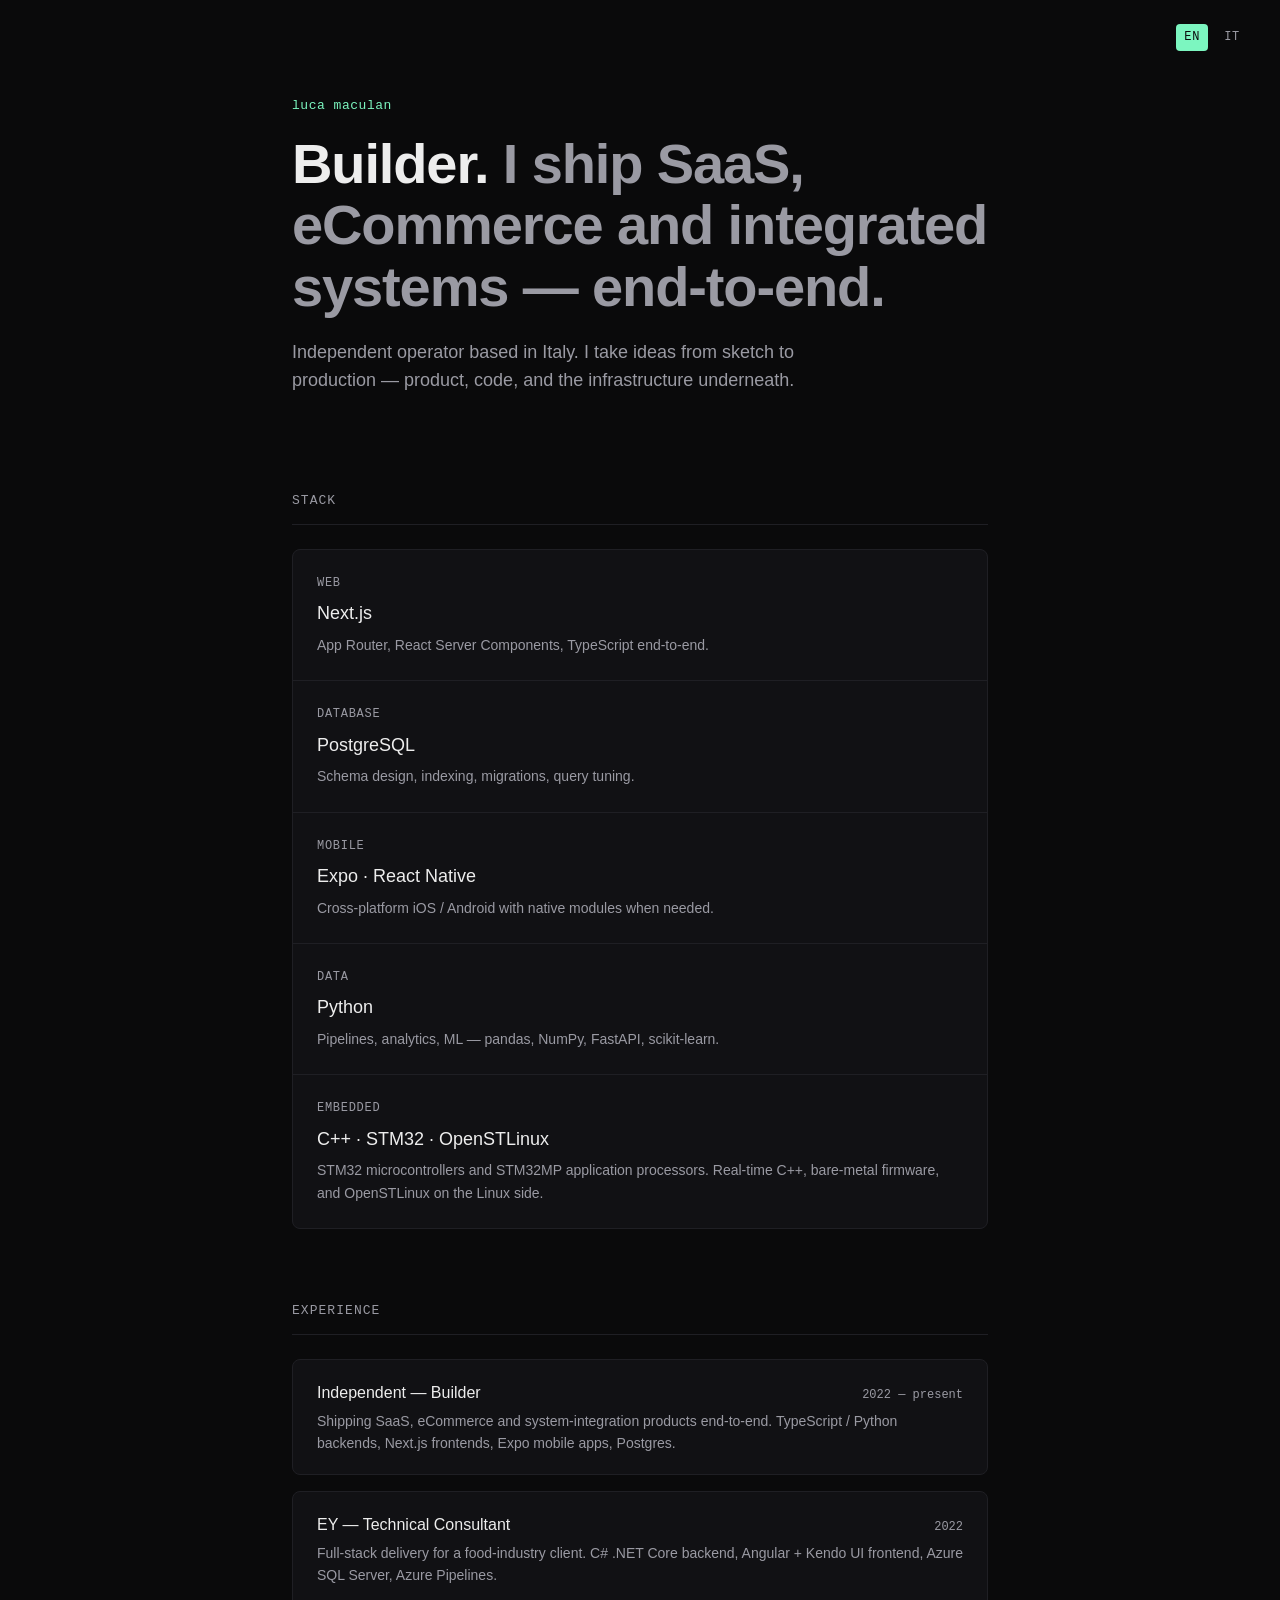
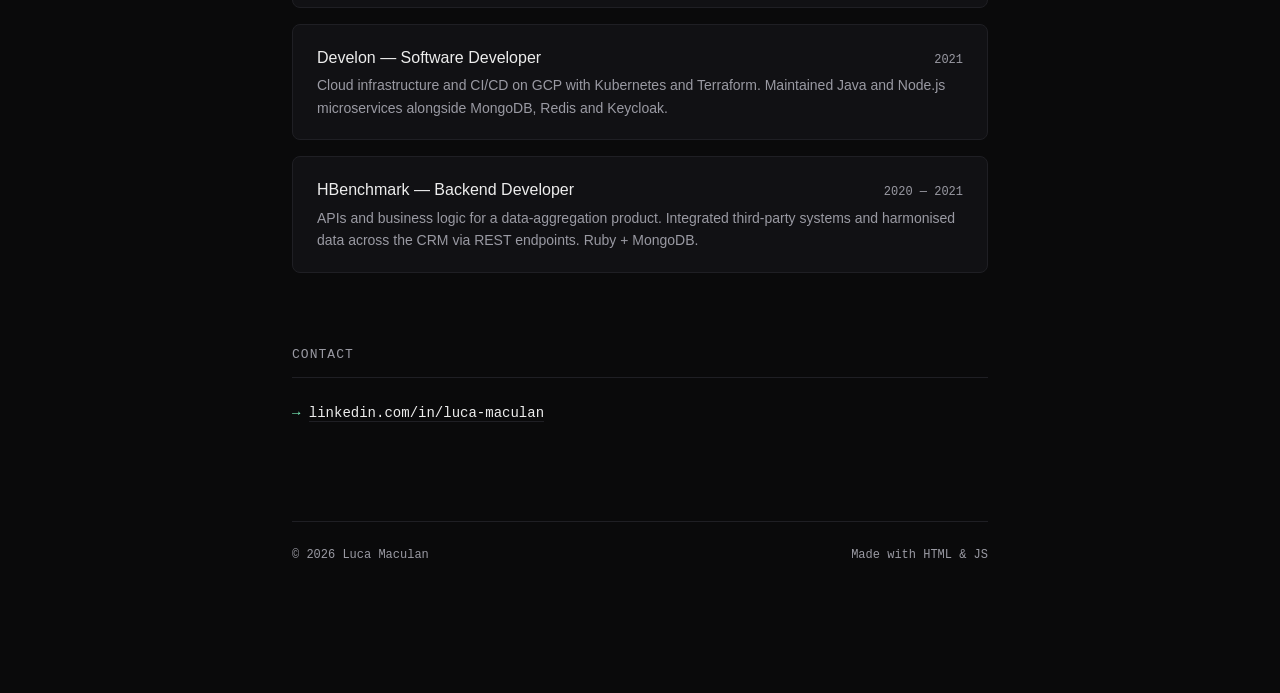
==== en/index.html @ 592a1928 "init bilingual static portfolio site Co-Authored-By: Claude <noreply@anthropic.com>" ====
<!doctype html>
<html lang="en">
  <head>
    <meta charset="utf-8" />
    <meta name="viewport" content="width=device-width, initial-scale=1" />
    <title>Luca Maculan · Builder</title>
    <meta
      name="description"
      content="Luca Maculan — independent builder based in Italy. SaaS, eCommerce and system integration shipped end-to-end."
    />
    <link rel="alternate" hreflang="en" href="../en/" />
    <link rel="alternate" hreflang="it" href="../it/" />
    <link rel="stylesheet" href="../styles.css" />
  </head>
  <body>
    <nav class="lang-switch" aria-label="Language">
      <a href="../en/" class="active" aria-current="page">EN</a>
      <a href="../it/">IT</a>
    </nav>

    <main>
      <header class="hero">
        <p class="eyebrow">luca maculan</p>
        <h1>
          Builder.
          <span
            >I ship SaaS, eCommerce and integrated systems —
            end-to-end.</span
          >
        </h1>
        <p class="lede">
          Independent operator based in Italy. I take ideas from sketch to
          production — product, code, and the infrastructure underneath.
        </p>
      </header>

      <section>
        <h2>Stack</h2>
        <div class="stack" id="stack"></div>
      </section>

      <section>
        <h2>Experience</h2>
        <div class="projects" id="projects"></div>
      </section>

      <section class="contact">
        <h2>Contact</h2>
        <ul>
          <li>
            <a
              href="https://www.linkedin.com/in/luca-maculan"
              target="_blank"
              rel="noreferrer"
              >linkedin.com/in/luca-maculan</a
            >
          </li>
        </ul>
      </section>

      <footer>
        <span id="copyright"></span>
        <span>Made with HTML &amp; JS</span>
      </footer>
    </main>

    <script>
      const stack = [
        {
          domain: "Web",
          tech: "Next.js",
          note: "App Router, React Server Components, TypeScript end-to-end.",
        },
        {
          domain: "Database",
          tech: "PostgreSQL",
          note: "Schema design, indexing, migrations, query tuning.",
        },
        {
          domain: "Mobile",
          tech: "Expo · React Native",
          note: "Cross-platform iOS / Android with native modules when needed.",
        },
        {
          domain: "Data",
          tech: "Python",
          note: "Pipelines, analytics, ML — pandas, NumPy, FastAPI, scikit-learn.",
        },
        {
          domain: "Embedded",
          tech: "C++ · STM32 · OpenSTLinux",
          note: "STM32 microcontrollers and STM32MP application processors. Real-time C++, bare-metal firmware, and OpenSTLinux on the Linux side.",
        },
      ];

      const experience = [
        {
          title: "Independent — Builder",
          year: "2022 — present",
          description:
            "Shipping SaaS, eCommerce and system-integration products end-to-end. TypeScript / Python backends, Next.js frontends, Expo mobile apps, Postgres.",
        },
        {
          title: "EY — Technical Consultant",
          year: "2022",
          description:
            "Full-stack delivery for a food-industry client. C# .NET Core backend, Angular + Kendo UI frontend, Azure SQL Server, Azure Pipelines.",
        },
        {
          title: "Develon — Software Developer",
          year: "2021",
          description:
            "Cloud infrastructure and CI/CD on GCP with Kubernetes and Terraform. Maintained Java and Node.js microservices alongside MongoDB, Redis and Keycloak.",
        },
        {
          title: "HBenchmark — Backend Developer",
          year: "2020 — 2021",
          description:
            "APIs and business logic for a data-aggregation product. Integrated third-party systems and harmonised data across the CRM via REST endpoints. Ruby + MongoDB.",
        },
      ];

      const escapeHtml = (s) =>
        s.replace(
          /[&<>"']/g,
          (c) =>
            ({
              "&": "&amp;",
              "<": "&lt;",
              ">": "&gt;",
              '"': "&quot;",
              "'": "&#39;",
            })[c]
        );

      document.getElementById("stack").innerHTML = stack
        .map(
          (s) => `
            <div class="stack-item">
              <span class="stack-domain">${escapeHtml(s.domain)}</span>
              <span class="stack-tech">${escapeHtml(s.tech)}</span>
              <span class="stack-note">${escapeHtml(s.note)}</span>
            </div>`
        )
        .join("");

      document.getElementById("projects").innerHTML = experience
        .map(
          (p) => `
            <article class="project">
              <div class="project-title">
                <strong>${escapeHtml(p.title)}</strong>
                <span>${escapeHtml(p.year)}</span>
              </div>
              <p>${escapeHtml(p.description)}</p>
            </article>`
        )
        .join("");

      document.getElementById("copyright").textContent =
        "© " + new Date().getFullYear() + " Luca Maculan";
    </script>
  </body>
</html>
---- styles.css ----
:root {
  --bg: #0a0a0b;
  --bg-elev: #111114;
  --border: #1f1f24;
  --fg: #ededed;
  --fg-dim: #9a9aa3;
  --accent: #7cf6c0;
  --mono: ui-monospace, SFMono-Regular, "SF Mono", Menlo, Consolas, monospace;
  --sans: -apple-system, BlinkMacSystemFont, "Inter", "Segoe UI", Roboto,
    sans-serif;
}

* {
  box-sizing: border-box;
  margin: 0;
  padding: 0;
}

html,
body {
  background: var(--bg);
  color: var(--fg);
  font-family: var(--sans);
  font-size: 16px;
  line-height: 1.6;
  -webkit-font-smoothing: antialiased;
}

a {
  color: var(--fg);
  text-decoration: none;
  border-bottom: 1px solid var(--border);
  transition: border-color 150ms ease, color 150ms ease;
}

a:hover {
  border-bottom-color: var(--accent);
  color: var(--accent);
}

main {
  max-width: 760px;
  margin: 0 auto;
  padding: 96px 32px 128px;
}

.lang-switch {
  position: absolute;
  top: 24px;
  right: 32px;
  font-family: var(--mono);
  font-size: 12px;
  letter-spacing: 0.06em;
  display: flex;
  gap: 8px;
}

.lang-switch a {
  border-bottom: none;
  padding: 4px 8px;
  color: var(--fg-dim);
  border-radius: 4px;
}

.lang-switch a.active {
  color: var(--bg);
  background: var(--accent);
}

.lang-switch a:not(.active):hover {
  color: var(--accent);
  background: var(--bg-elev);
}

header.hero {
  margin-bottom: 96px;
}

.eyebrow {
  font-family: var(--mono);
  font-size: 13px;
  color: var(--accent);
  letter-spacing: 0.04em;
  margin-bottom: 16px;
}

h1 {
  font-size: clamp(36px, 6vw, 56px);
  font-weight: 600;
  letter-spacing: -0.02em;
  line-height: 1.1;
  margin-bottom: 20px;
}

h1 span {
  color: var(--fg-dim);
}

.lede {
  font-size: 18px;
  color: var(--fg-dim);
  max-width: 560px;
}

section {
  margin-top: 72px;
}

h2 {
  font-family: var(--mono);
  font-size: 13px;
  font-weight: 500;
  color: var(--fg-dim);
  text-transform: uppercase;
  letter-spacing: 0.08em;
  margin-bottom: 24px;
  padding-bottom: 12px;
  border-bottom: 1px solid var(--border);
}

.stack {
  display: grid;
  grid-template-columns: 1fr;
  gap: 1px;
  background: var(--border);
  border: 1px solid var(--border);
  border-radius: 8px;
  overflow: hidden;
}


.stack-item {
  background: var(--bg-elev);
  padding: 24px;
  display: flex;
  flex-direction: column;
  gap: 6px;
}

.stack-domain {
  font-family: var(--mono);
  font-size: 12px;
  color: var(--fg-dim);
  text-transform: uppercase;
  letter-spacing: 0.06em;
}

.stack-tech {
  font-size: 18px;
  font-weight: 500;
  color: var(--fg);
}

.stack-note {
  font-size: 14px;
  color: var(--fg-dim);
}

.projects {
  display: flex;
  flex-direction: column;
  gap: 16px;
}

.project {
  display: block;
  padding: 20px 24px;
  background: var(--bg-elev);
  border: 1px solid var(--border);
  border-radius: 8px;
  transition: border-color 150ms ease, transform 150ms ease;
}

.project:hover {
  border-color: var(--accent);
  transform: translateY(-1px);
}

.project-title {
  display: flex;
  justify-content: space-between;
  align-items: baseline;
  gap: 16px;
  margin-bottom: 4px;
}

.project-title strong {
  font-weight: 500;
}

.project-title span {
  font-family: var(--mono);
  font-size: 12px;
  color: var(--fg-dim);
}

.project p {
  color: var(--fg-dim);
  font-size: 14px;
}

.contact ul {
  list-style: none;
  display: flex;
  flex-direction: column;
  gap: 8px;
  font-family: var(--mono);
  font-size: 14px;
}

.contact li::before {
  content: "→  ";
  color: var(--accent);
}

footer {
  margin-top: 96px;
  padding-top: 24px;
  border-top: 1px solid var(--border);
  font-family: var(--mono);
  font-size: 12px;
  color: var(--fg-dim);
  display: flex;
  justify-content: space-between;
}
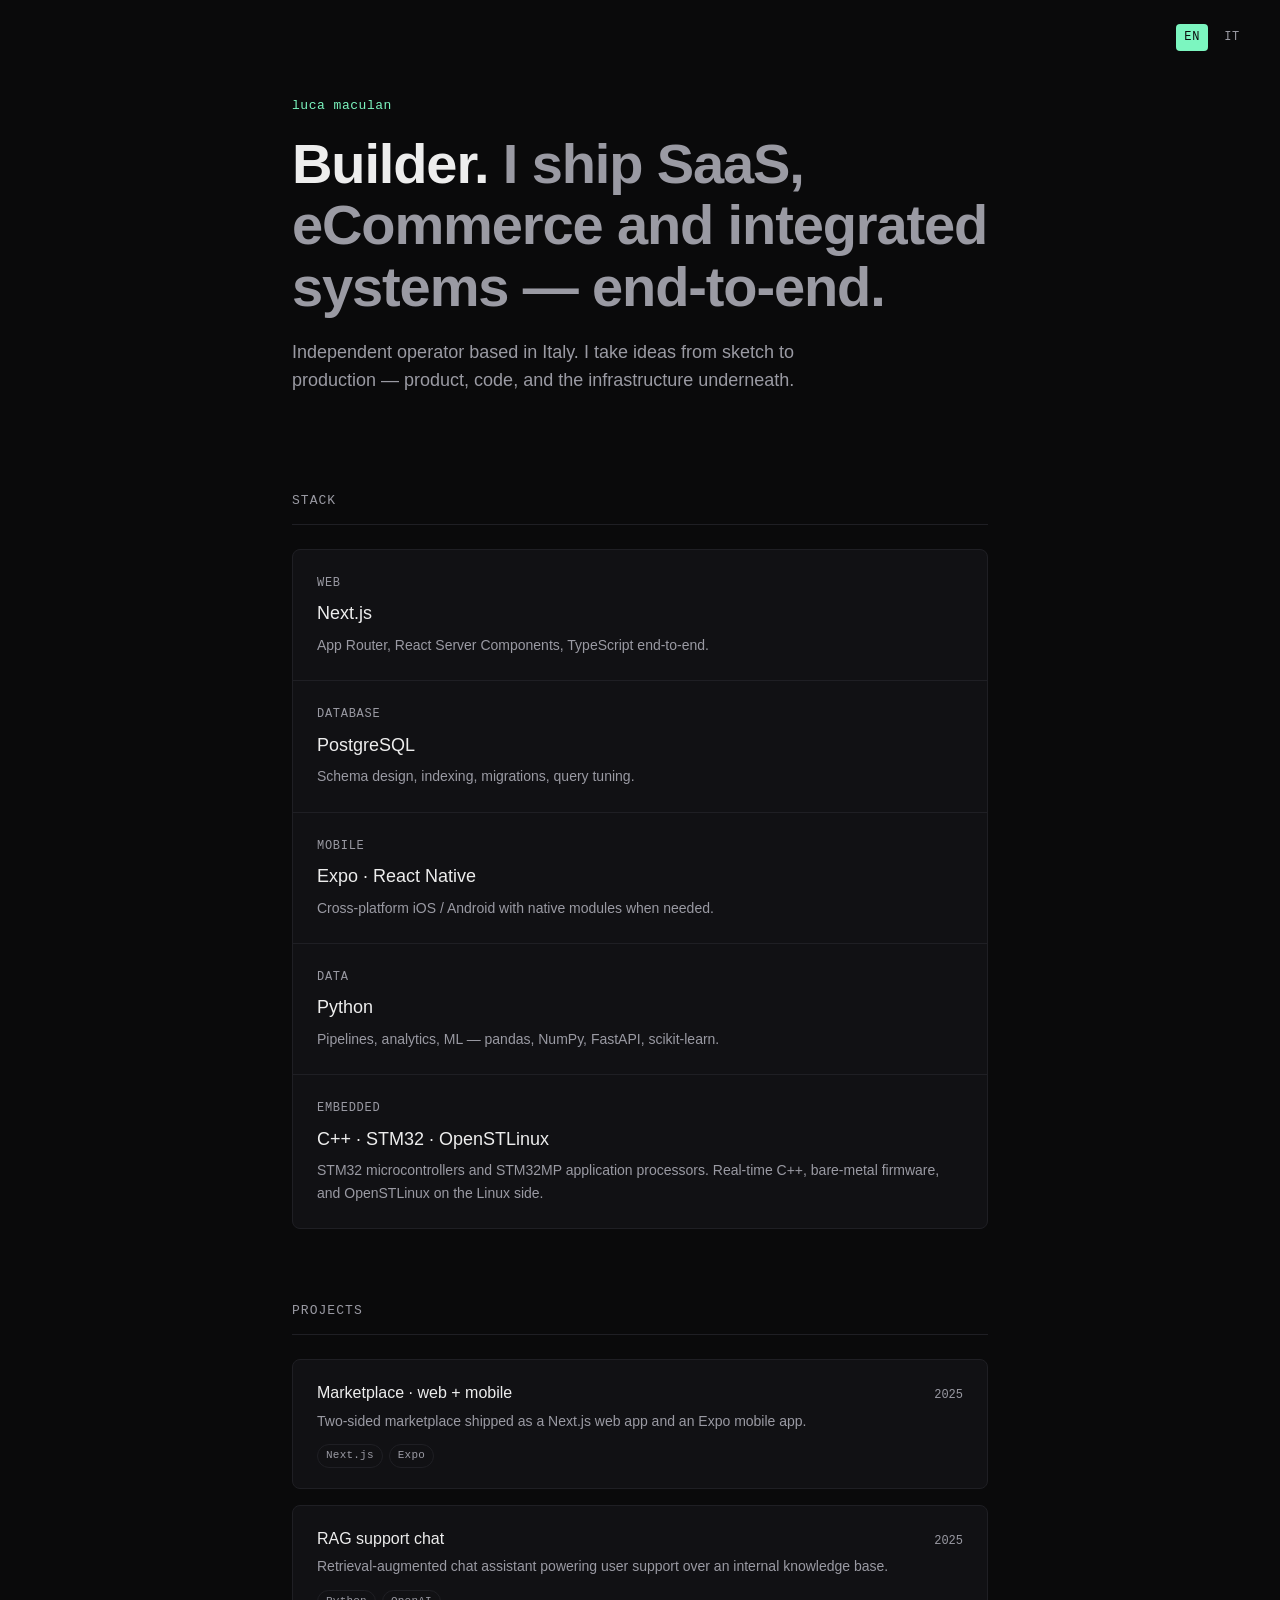
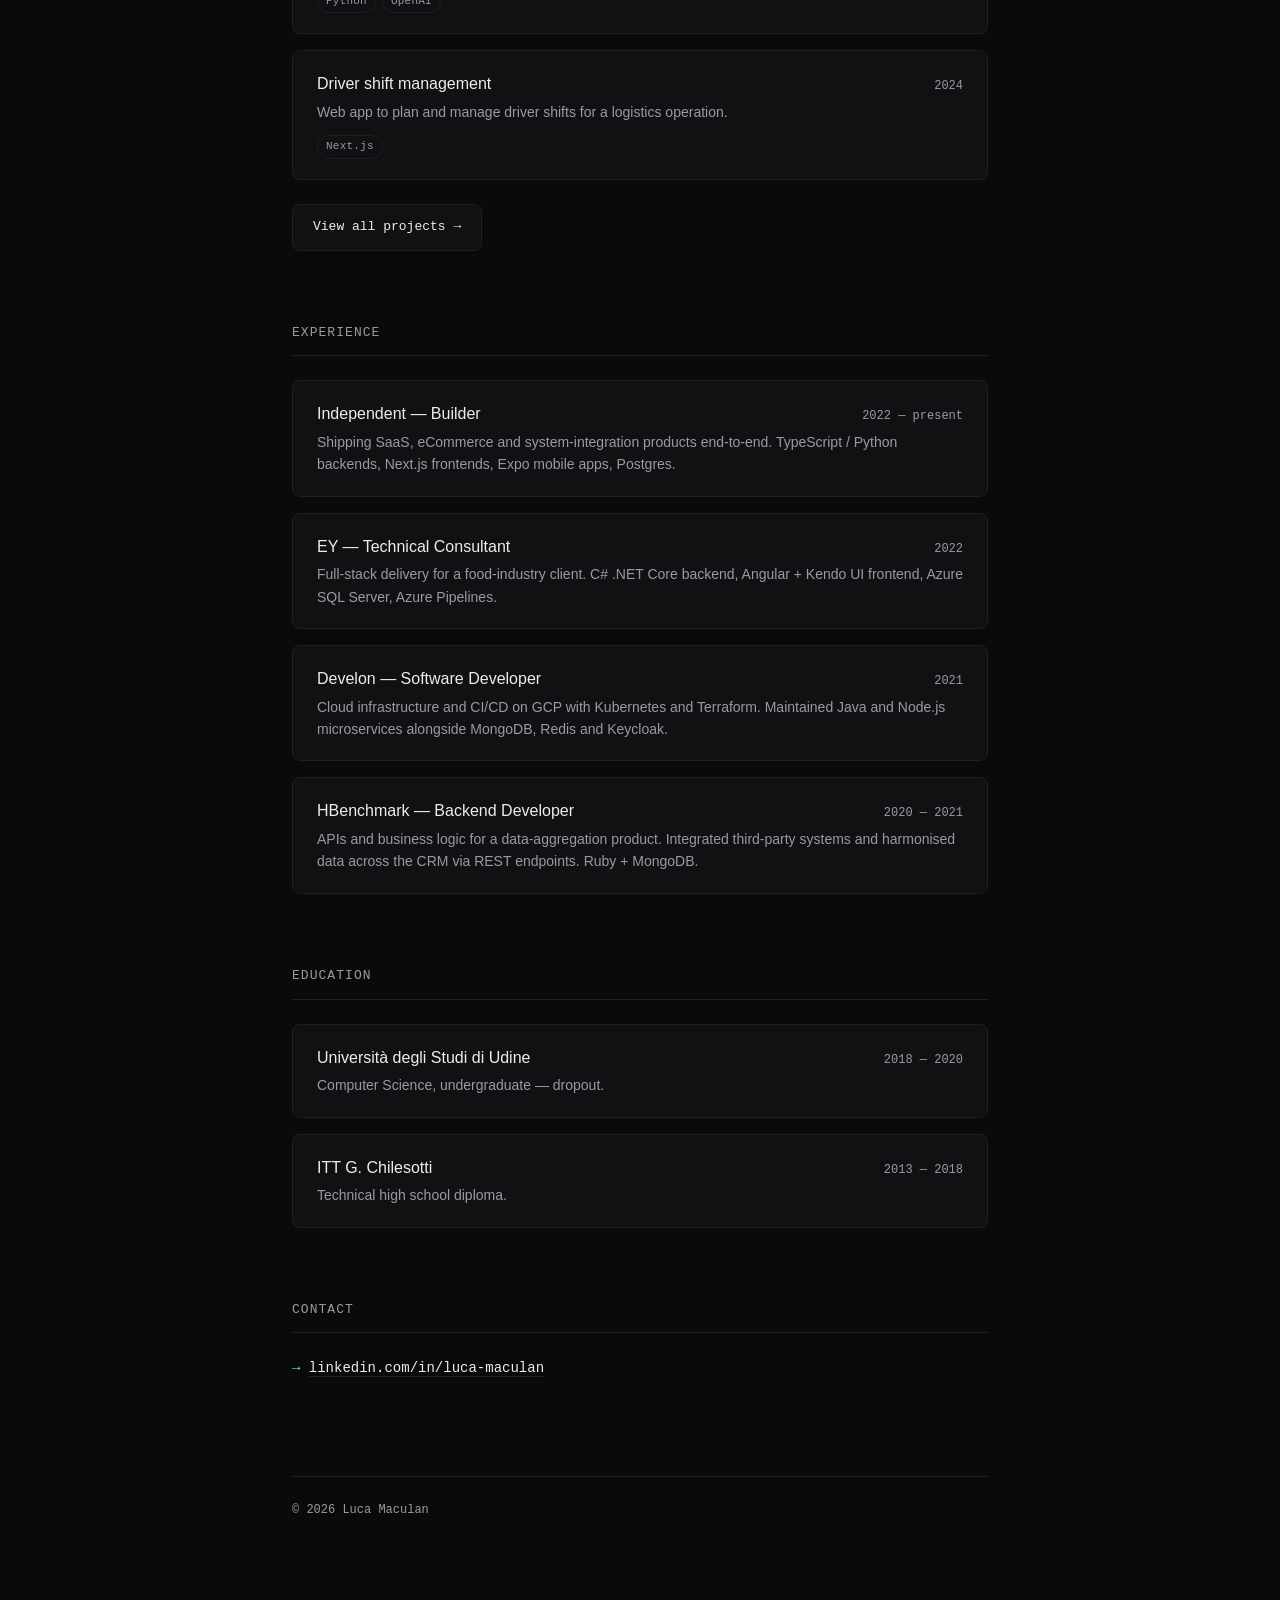
==== commit 90c5d796: "add projects and education sections with bilingual landing pages Co-Authored-By: Claude <noreply@ant" ====
--- a/en/index.html
+++ b/en/index.html
@@ -40,8 +40,19 @@
       </section>
 
       <section>
+        <h2>Projects</h2>
+        <div class="projects" id="projects"></div>
+        <a href="./projects/" class="view-all">View all projects →</a>
+      </section>
+
+      <section>
         <h2>Experience</h2>
-        <div class="projects" id="projects"></div>
+        <div class="projects" id="experience"></div>
+      </section>
+
+      <section>
+        <h2>Education</h2>
+        <div class="projects" id="education"></div>
       </section>
 
       <section class="contact">
@@ -60,7 +71,6 @@
 
       <footer>
         <span id="copyright"></span>
-        <span>Made with HTML &amp; JS</span>
       </footer>
     </main>
 
@@ -93,6 +103,30 @@
         },
       ];
 
+      const projects = [
+        {
+          title: "Marketplace · web + mobile",
+          tagline:
+            "Two-sided marketplace shipped as a Next.js web app and an Expo mobile app.",
+          tags: ["Next.js", "Expo"],
+          year: "2025",
+        },
+        {
+          title: "RAG support chat",
+          tagline:
+            "Retrieval-augmented chat assistant powering user support over an internal knowledge base.",
+          tags: ["Python", "OpenAI"],
+          year: "2025",
+        },
+        {
+          title: "Driver shift management",
+          tagline:
+            "Web app to plan and manage driver shifts for a logistics operation.",
+          tags: ["Next.js"],
+          year: "2024",
+        },
+      ];
+
       const experience = [
         {
           title: "Independent — Builder",
@@ -117,6 +151,19 @@
           year: "2020 — 2021",
           description:
             "APIs and business logic for a data-aggregation product. Integrated third-party systems and harmonised data across the CRM via REST endpoints. Ruby + MongoDB.",
+        },
+      ];
+
+      const education = [
+        {
+          title: "Università degli Studi di Udine",
+          year: "2018 — 2020",
+          description: "Computer Science, undergraduate — dropout.",
+        },
+        {
+          title: "ITT G. Chilesotti",
+          year: "2013 — 2018",
+          description: "Technical high school diploma.",
         },
       ];
 
@@ -144,7 +191,7 @@
         )
         .join("");
 
-      document.getElementById("projects").innerHTML = experience
+      document.getElementById("projects").innerHTML = projects
         .map(
           (p) => `
             <article class="project">
@@ -152,10 +199,32 @@
                 <strong>${escapeHtml(p.title)}</strong>
                 <span>${escapeHtml(p.year)}</span>
               </div>
-              <p>${escapeHtml(p.description)}</p>
+              <p>${escapeHtml(p.tagline)}</p>
+              <div class="tags">${p.tags
+                .map((t) => `<span class="tag">${escapeHtml(t)}</span>`)
+                .join("")}</div>
             </article>`
         )
         .join("");
+
+      const renderTimeline = (items) =>
+        items
+          .map(
+            (p) => `
+            <article class="project">
+              <div class="project-title">
+                <strong>${escapeHtml(p.title)}</strong>
+                <span>${escapeHtml(p.year)}</span>
+              </div>
+              <p>${escapeHtml(p.description)}</p>
+            </article>`
+          )
+          .join("");
+
+      document.getElementById("experience").innerHTML =
+        renderTimeline(experience);
+      document.getElementById("education").innerHTML =
+        renderTimeline(education);
 
       document.getElementById("copyright").textContent =
         "© " + new Date().getFullYear() + " Luca Maculan";
--- a/styles.css
+++ b/styles.css
@@ -199,6 +199,53 @@
   font-size: 14px;
 }
 
+.tags {
+  display: flex;
+  flex-wrap: wrap;
+  gap: 6px;
+  margin-top: 12px;
+}
+
+.tag {
+  font-family: var(--mono);
+  font-size: 11px;
+  color: var(--fg-dim);
+  padding: 2px 8px;
+  border: 1px solid var(--border);
+  border-radius: 999px;
+  letter-spacing: 0.02em;
+}
+
+.view-all {
+  display: inline-flex;
+  align-items: center;
+  gap: 8px;
+  margin-top: 24px;
+  padding: 12px 20px;
+  font-family: var(--mono);
+  font-size: 13px;
+  color: var(--fg);
+  background: var(--bg-elev);
+  border: 1px solid var(--border);
+  border-radius: 8px;
+  transition: border-color 150ms ease, color 150ms ease, transform 150ms ease;
+}
+
+.view-all:hover {
+  border-color: var(--accent);
+  color: var(--accent);
+  transform: translateY(-1px);
+}
+
+.eyebrow a {
+  color: inherit;
+  border-bottom: none;
+}
+
+.eyebrow a:hover {
+  color: var(--fg);
+}
+
 .contact ul {
   list-style: none;
   display: flex;
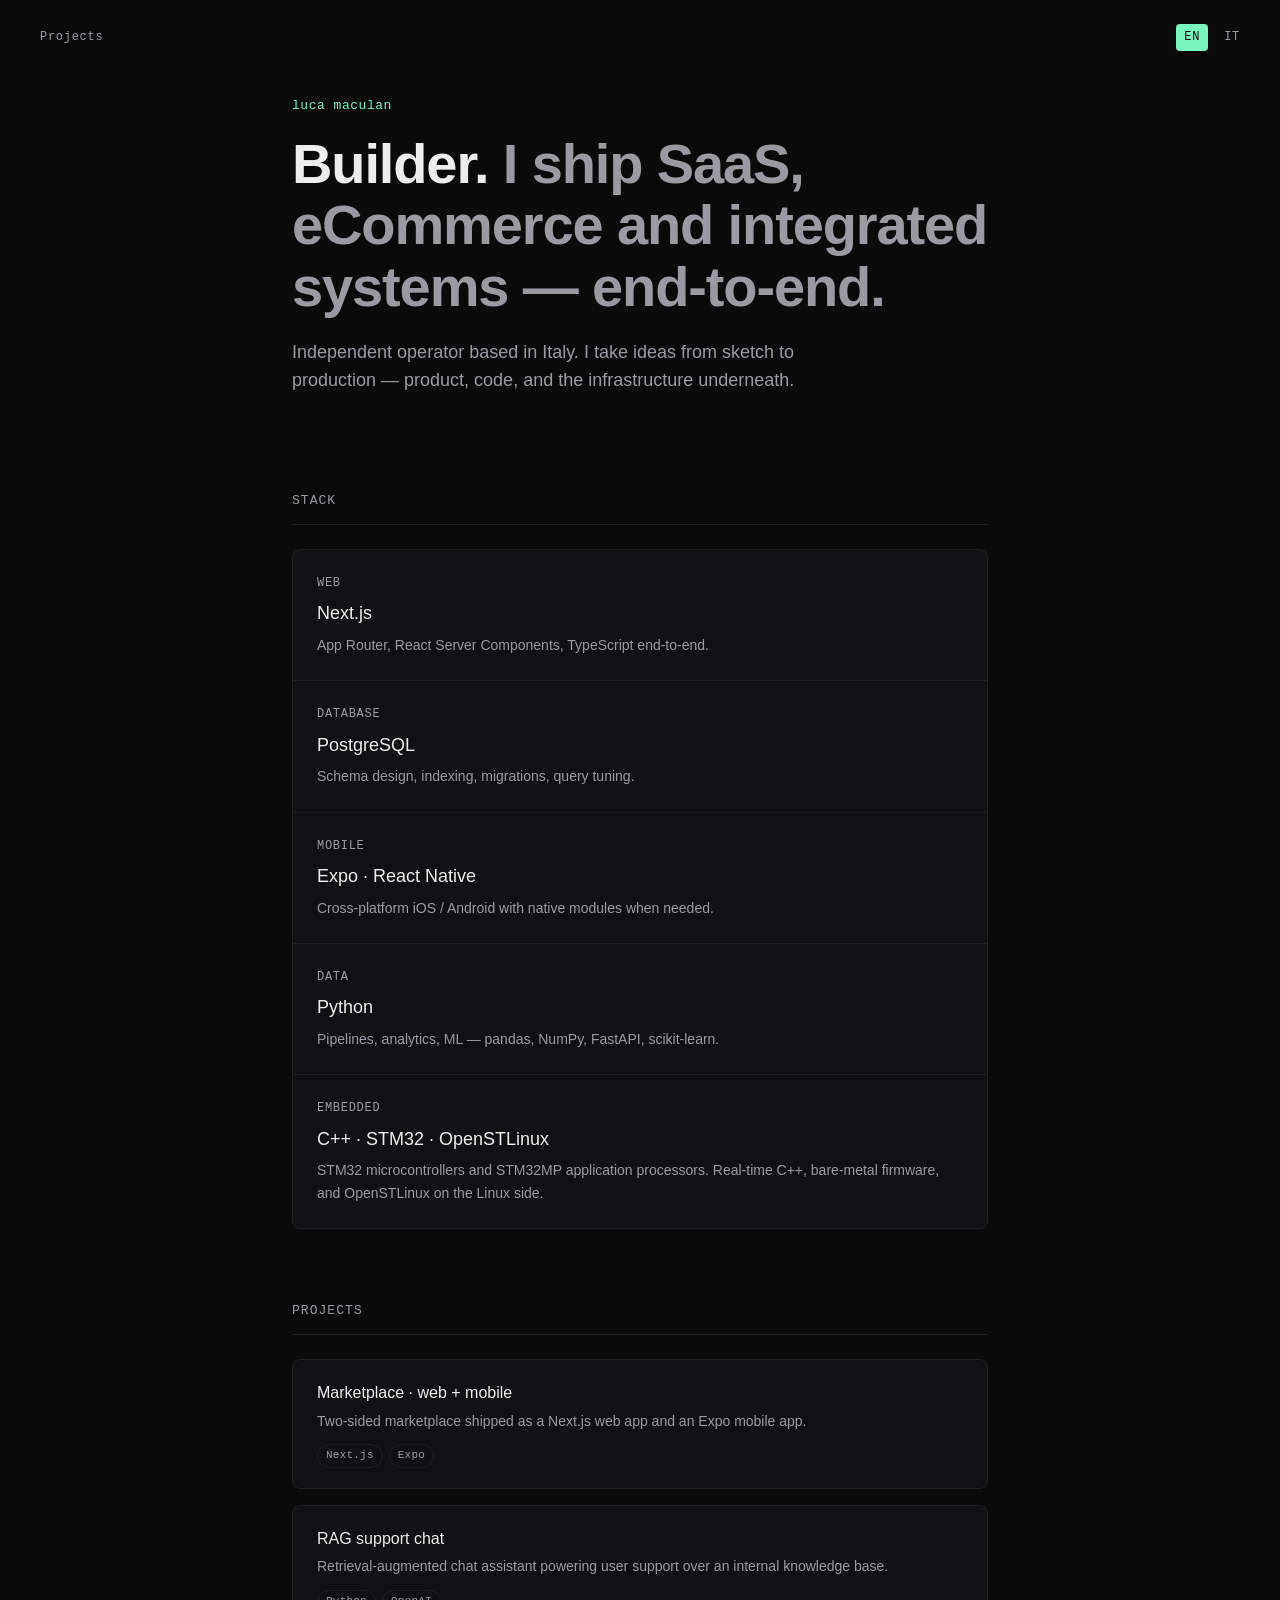
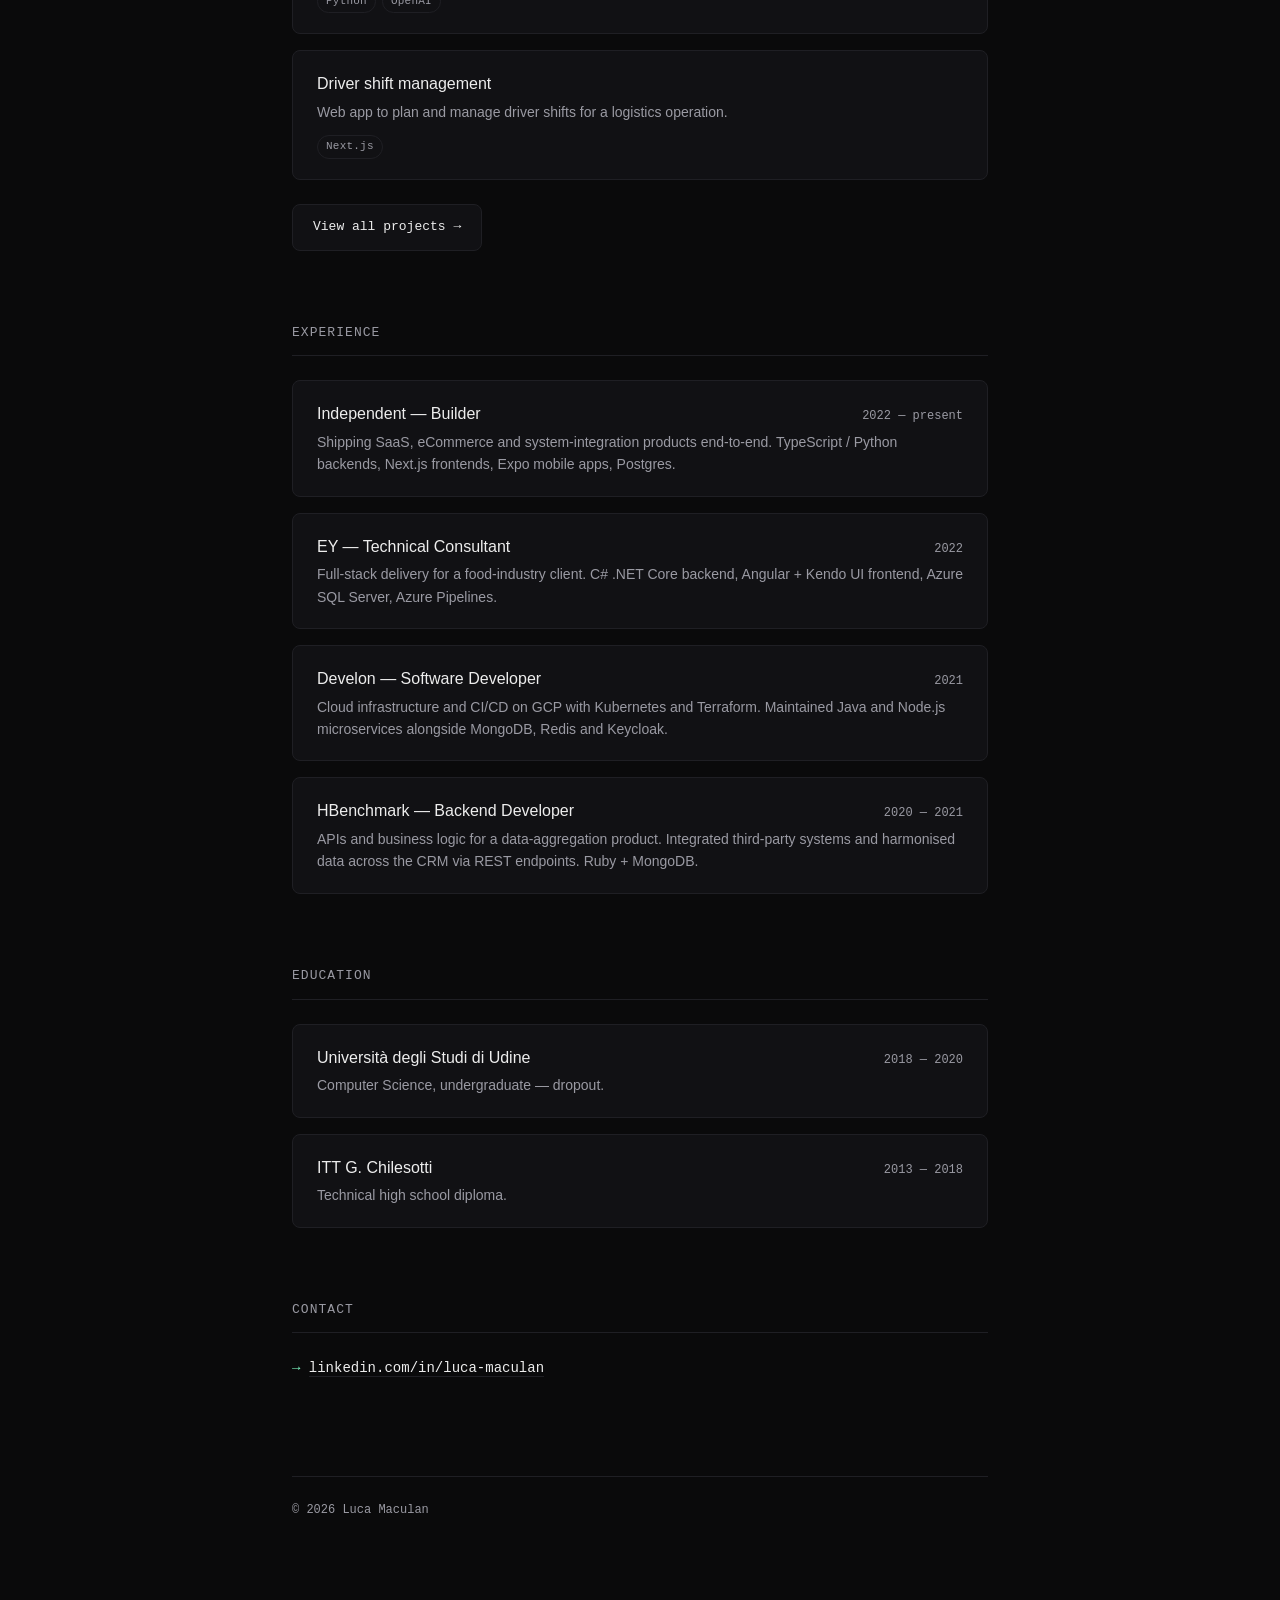
==== commit 35285a85: "add top menu and list projects on dedicated pages Co-Authored-By: Claude <noreply@anthropic.com>" ====
--- a/en/index.html
+++ b/en/index.html
@@ -13,6 +13,9 @@
     <link rel="stylesheet" href="../styles.css" />
   </head>
   <body>
+    <nav class="menu" aria-label="Menu">
+      <a href="./projects/">Projects</a>
+    </nav>
     <nav class="lang-switch" aria-label="Language">
       <a href="../en/" class="active" aria-current="page">EN</a>
       <a href="../it/">IT</a>
--- a/styles.css
+++ b/styles.css
@@ -44,30 +44,41 @@
   padding: 96px 32px 128px;
 }
 
-.lang-switch {
+.lang-switch,
+.menu {
   position: absolute;
   top: 24px;
+  font-family: var(--mono);
+  font-size: 12px;
+  letter-spacing: 0.06em;
+  display: flex;
+  gap: 8px;
+}
+
+.lang-switch {
   right: 32px;
-  font-family: var(--mono);
-  font-size: 12px;
-  letter-spacing: 0.06em;
-  display: flex;
-  gap: 8px;
-}
-
-.lang-switch a {
+}
+
+.menu {
+  left: 32px;
+}
+
+.lang-switch a,
+.menu a {
   border-bottom: none;
   padding: 4px 8px;
   color: var(--fg-dim);
   border-radius: 4px;
 }
 
-.lang-switch a.active {
+.lang-switch a.active,
+.menu a.active {
   color: var(--bg);
   background: var(--accent);
 }
 
-.lang-switch a:not(.active):hover {
+.lang-switch a:not(.active):hover,
+.menu a:not(.active):hover {
   color: var(--accent);
   background: var(--bg-elev);
 }
@@ -194,6 +205,10 @@
   color: var(--fg-dim);
 }
 
+#projects .project-title span {
+  display: none;
+}
+
 .project p {
   color: var(--fg-dim);
   font-size: 14px;
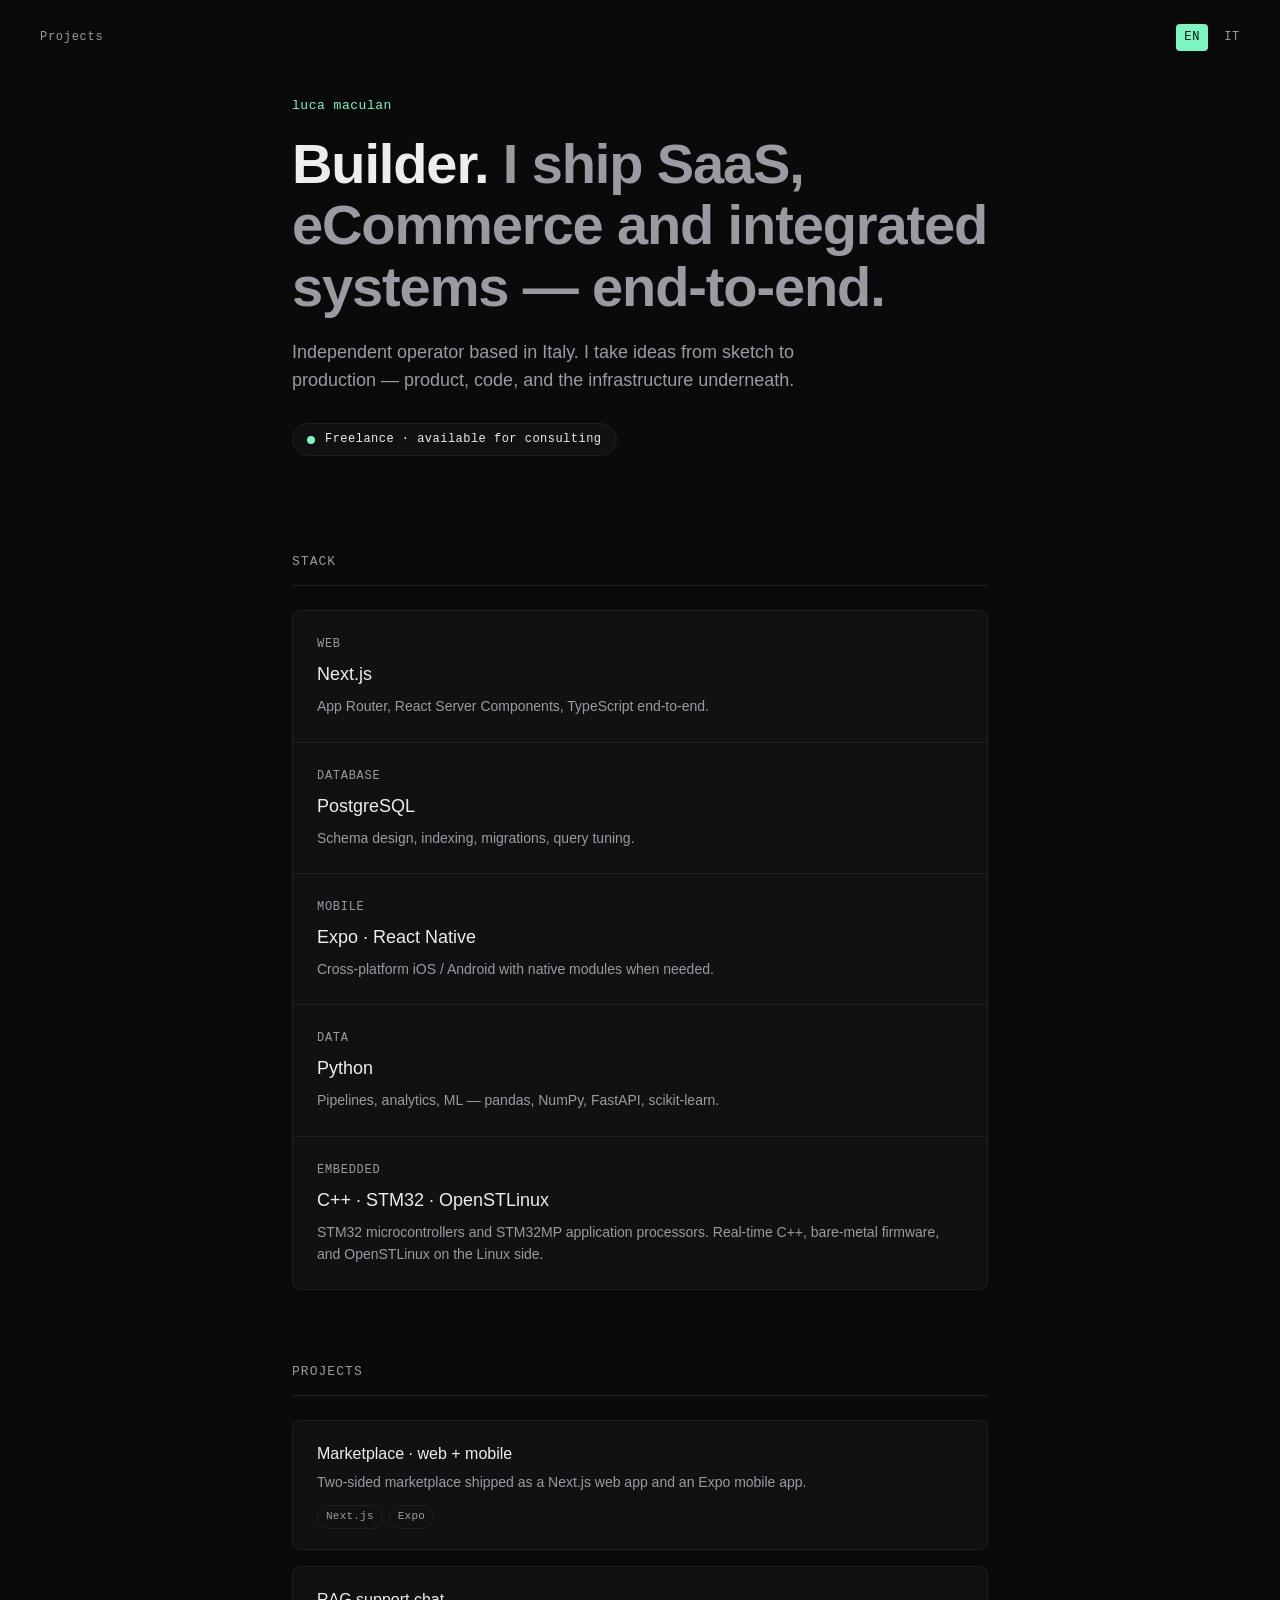
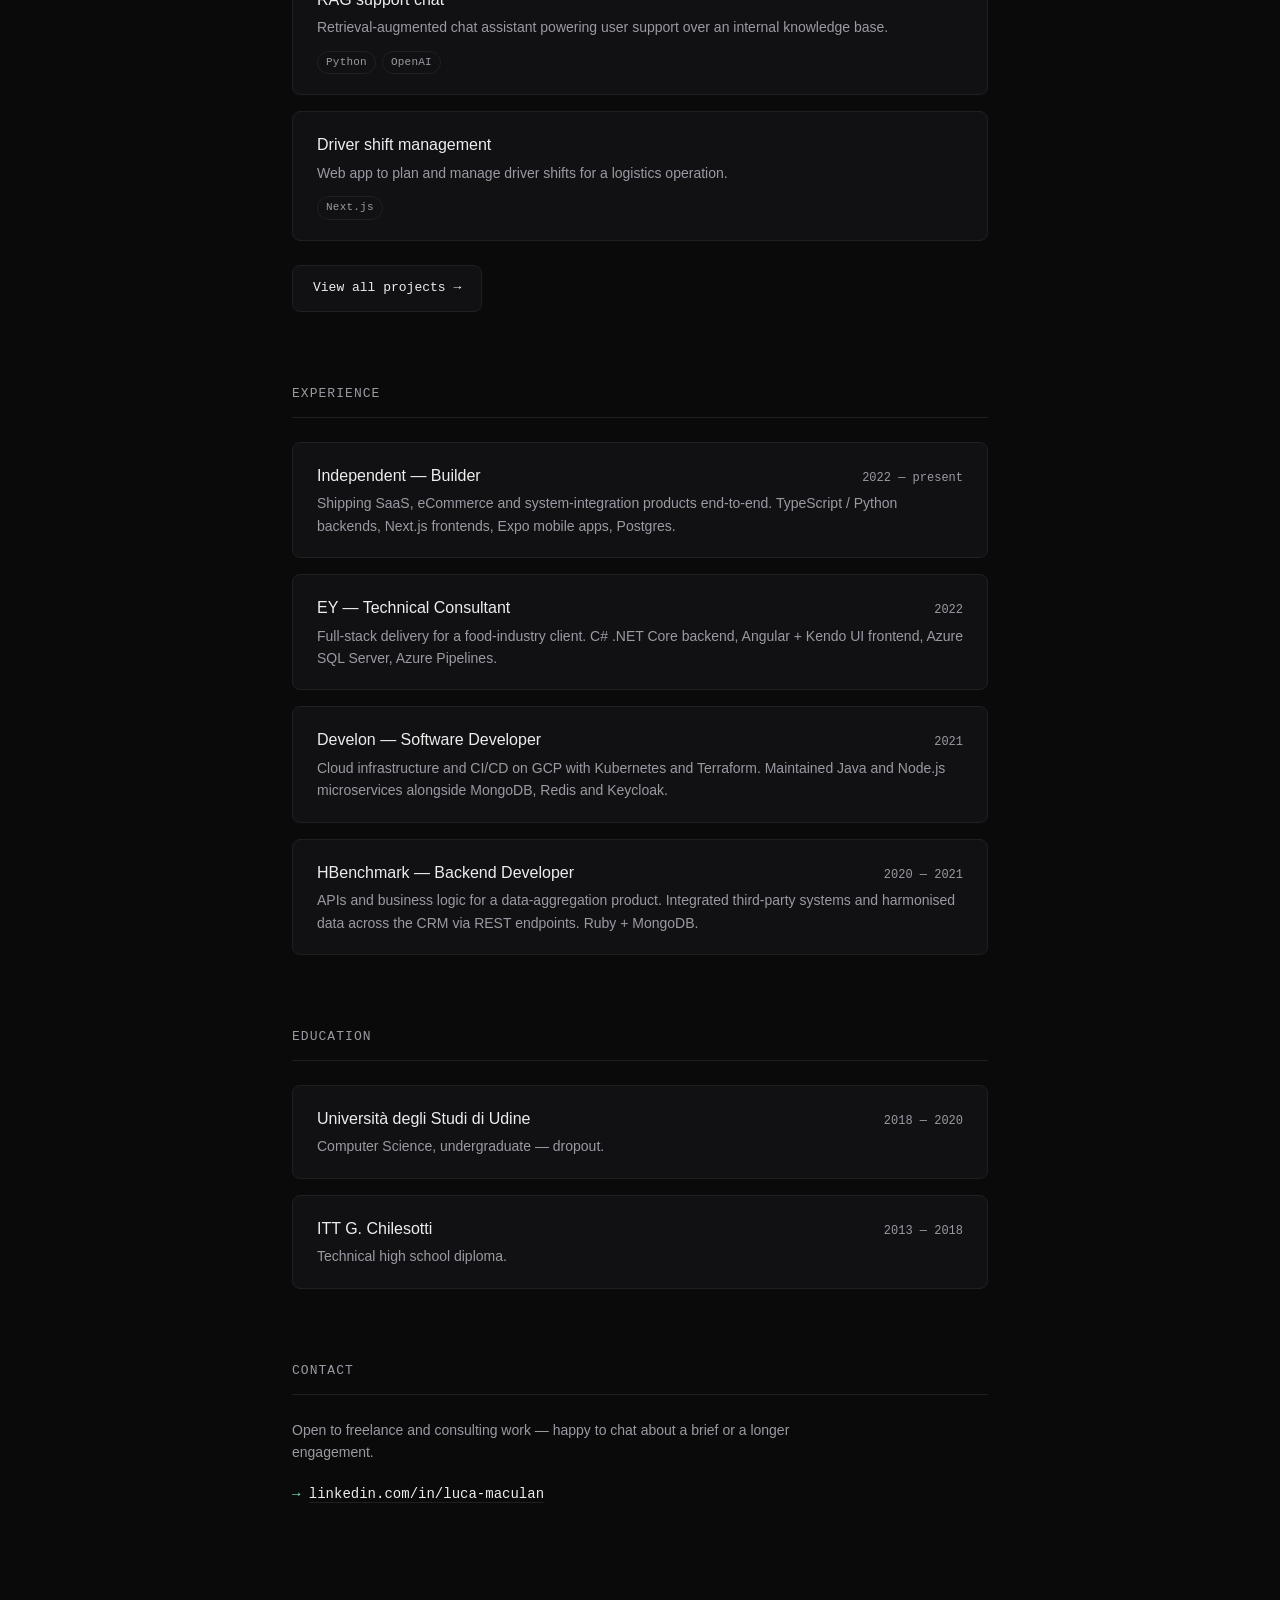
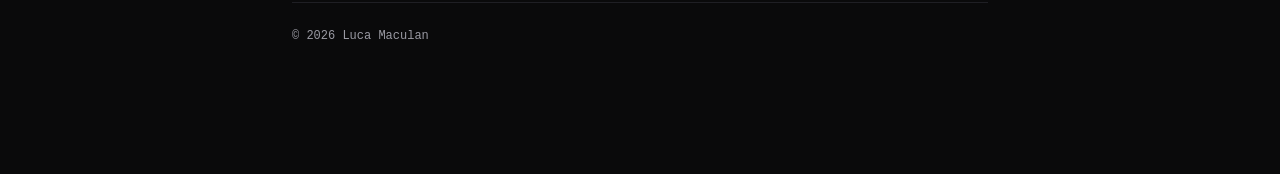
==== commit c91a2256: "add freelance availability badge and consulting CTA Co-Authored-By: Claude <noreply@anthropic.com>" ====
--- a/en/index.html
+++ b/en/index.html
@@ -35,6 +35,7 @@
           Independent operator based in Italy. I take ideas from sketch to
           production — product, code, and the infrastructure underneath.
         </p>
+        <p class="status">Freelance · available for consulting</p>
       </header>
 
       <section>
@@ -60,6 +61,10 @@
 
       <section class="contact">
         <h2>Contact</h2>
+        <p class="contact-intro">
+          Open to freelance and consulting work — happy to chat about a brief
+          or a longer engagement.
+        </p>
         <ul>
           <li>
             <a
--- a/styles.css
+++ b/styles.css
@@ -113,6 +113,48 @@
   max-width: 560px;
 }
 
+.status {
+  display: inline-flex;
+  align-items: center;
+  gap: 10px;
+  margin-top: 28px;
+  padding: 6px 14px;
+  font-family: var(--mono);
+  font-size: 12px;
+  color: var(--fg);
+  background: var(--bg-elev);
+  border: 1px solid var(--border);
+  border-radius: 999px;
+  letter-spacing: 0.04em;
+}
+
+.status::before {
+  content: "";
+  width: 8px;
+  height: 8px;
+  border-radius: 50%;
+  background: var(--accent);
+  box-shadow: 0 0 0 0 var(--accent);
+  animation: pulse 2s ease-in-out infinite;
+}
+
+@keyframes pulse {
+  0%,
+  100% {
+    box-shadow: 0 0 0 0 rgba(124, 246, 192, 0.6);
+  }
+  50% {
+    box-shadow: 0 0 0 6px rgba(124, 246, 192, 0);
+  }
+}
+
+.contact-intro {
+  font-size: 14px;
+  color: var(--fg-dim);
+  margin-bottom: 20px;
+  max-width: 520px;
+}
+
 section {
   margin-top: 72px;
 }
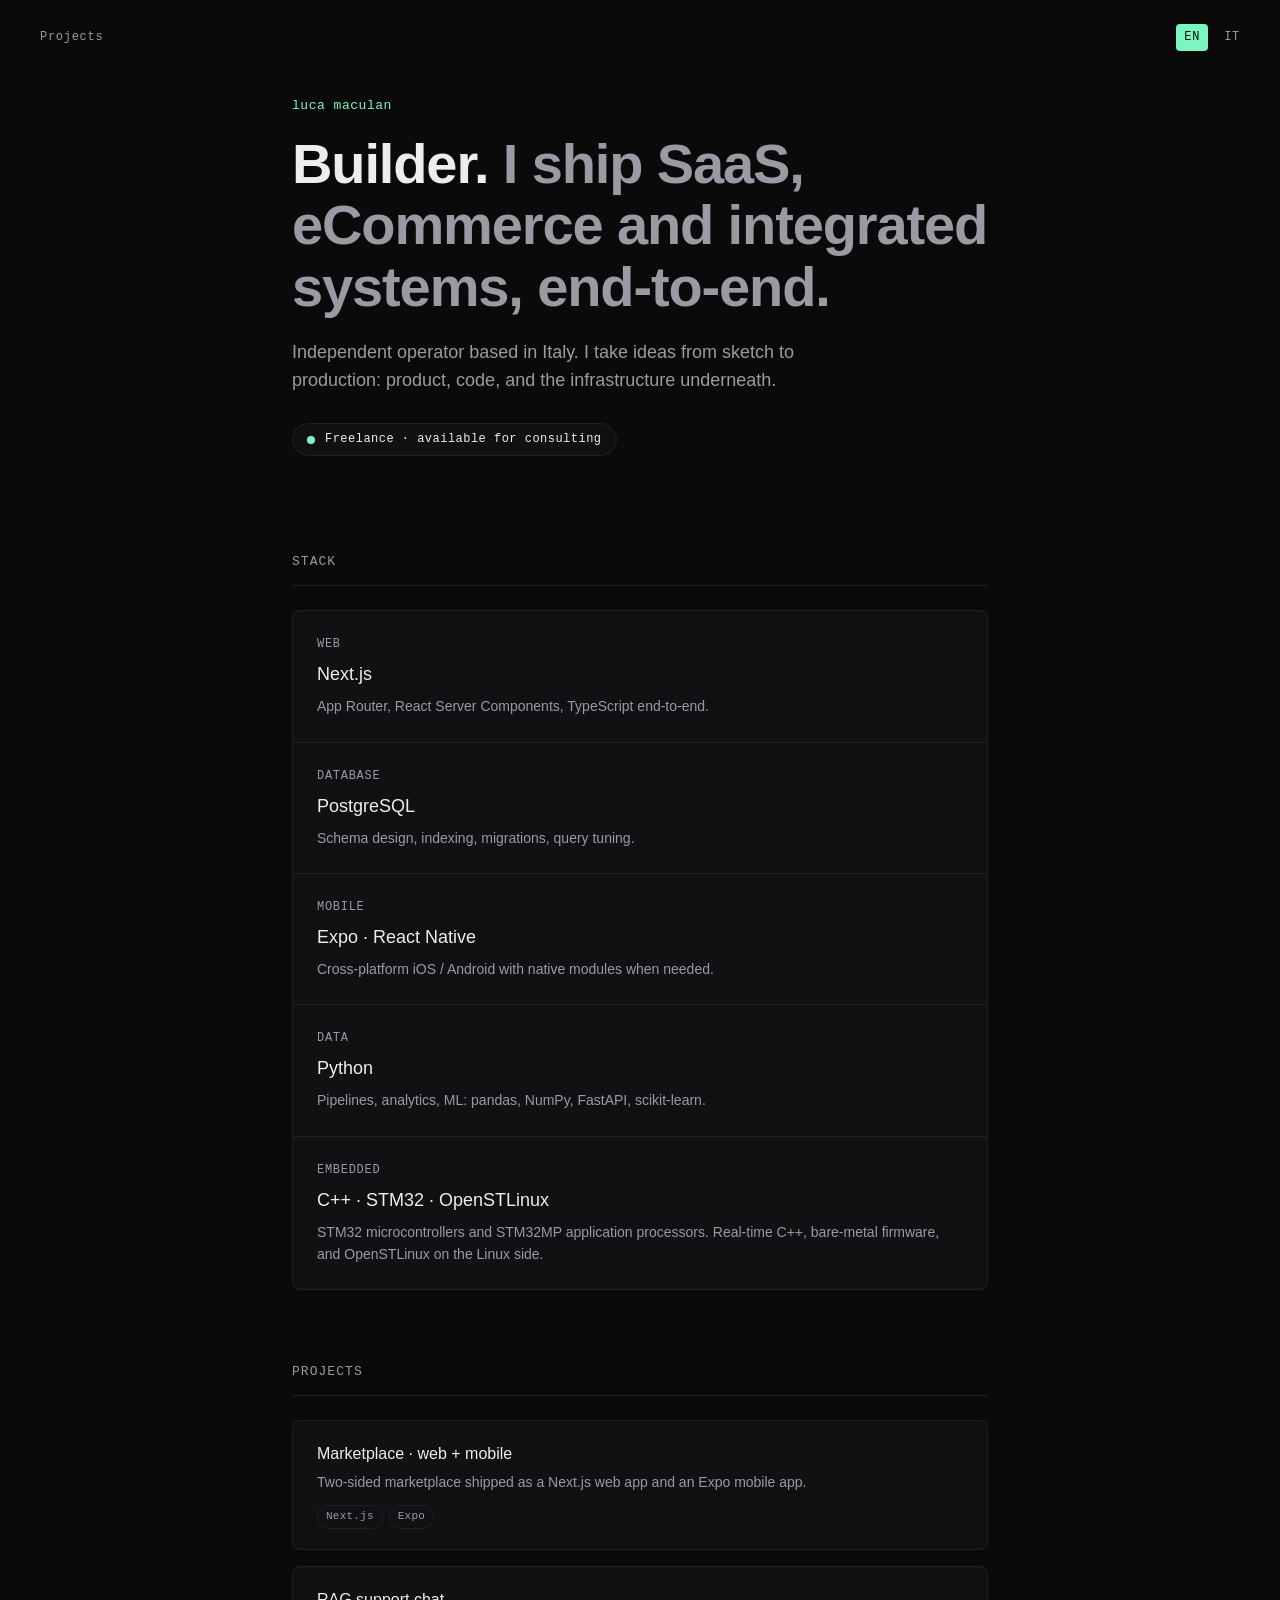
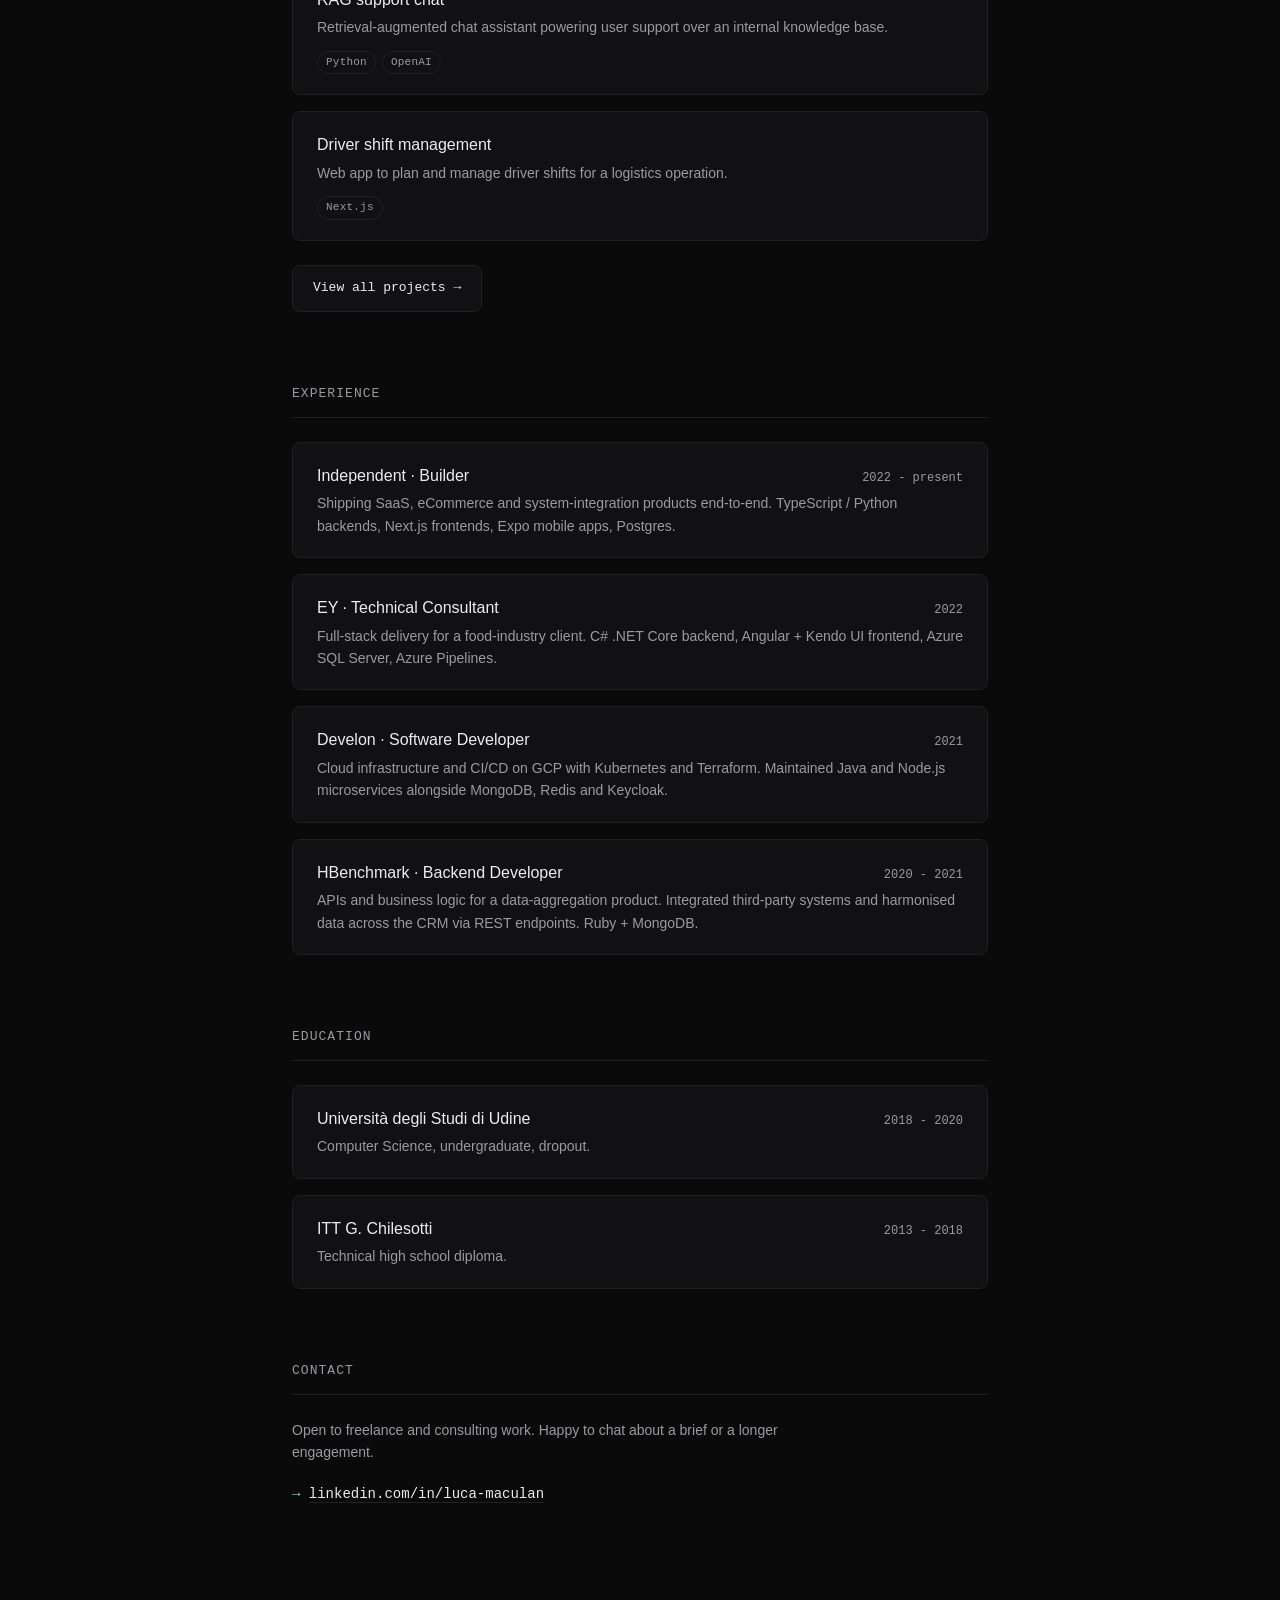
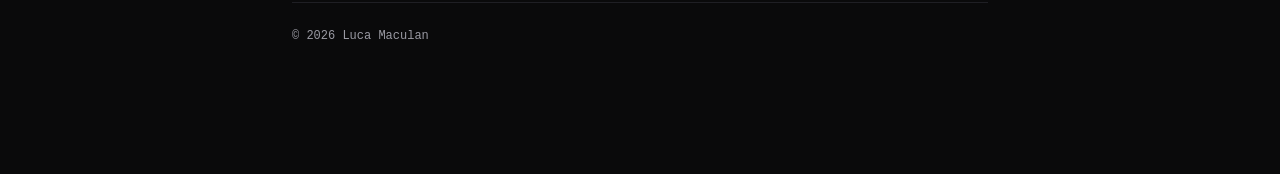
==== commit 08c07100: "replace em dashes with context-appropriate punctuation Co-Authored-By: Claude <noreply@anthropic.com" ====
--- a/en/index.html
+++ b/en/index.html
@@ -6,7 +6,7 @@
     <title>Luca Maculan · Builder</title>
     <meta
       name="description"
-      content="Luca Maculan — independent builder based in Italy. SaaS, eCommerce and system integration shipped end-to-end."
+      content="Luca Maculan, independent builder based in Italy. SaaS, eCommerce and system integration shipped end-to-end."
     />
     <link rel="alternate" hreflang="en" href="../en/" />
     <link rel="alternate" hreflang="it" href="../it/" />
@@ -27,13 +27,13 @@
         <h1>
           Builder.
           <span
-            >I ship SaaS, eCommerce and integrated systems —
+            >I ship SaaS, eCommerce and integrated systems,
             end-to-end.</span
           >
         </h1>
         <p class="lede">
           Independent operator based in Italy. I take ideas from sketch to
-          production — product, code, and the infrastructure underneath.
+          production: product, code, and the infrastructure underneath.
         </p>
         <p class="status">Freelance · available for consulting</p>
       </header>
@@ -62,7 +62,7 @@
       <section class="contact">
         <h2>Contact</h2>
         <p class="contact-intro">
-          Open to freelance and consulting work — happy to chat about a brief
+          Open to freelance and consulting work. Happy to chat about a brief
           or a longer engagement.
         </p>
         <ul>
@@ -102,7 +102,7 @@
         {
           domain: "Data",
           tech: "Python",
-          note: "Pipelines, analytics, ML — pandas, NumPy, FastAPI, scikit-learn.",
+          note: "Pipelines, analytics, ML: pandas, NumPy, FastAPI, scikit-learn.",
         },
         {
           domain: "Embedded",
@@ -137,26 +137,26 @@
 
       const experience = [
         {
-          title: "Independent — Builder",
-          year: "2022 — present",
+          title: "Independent · Builder",
+          year: "2022 - present",
           description:
             "Shipping SaaS, eCommerce and system-integration products end-to-end. TypeScript / Python backends, Next.js frontends, Expo mobile apps, Postgres.",
         },
         {
-          title: "EY — Technical Consultant",
+          title: "EY · Technical Consultant",
           year: "2022",
           description:
             "Full-stack delivery for a food-industry client. C# .NET Core backend, Angular + Kendo UI frontend, Azure SQL Server, Azure Pipelines.",
         },
         {
-          title: "Develon — Software Developer",
+          title: "Develon · Software Developer",
           year: "2021",
           description:
             "Cloud infrastructure and CI/CD on GCP with Kubernetes and Terraform. Maintained Java and Node.js microservices alongside MongoDB, Redis and Keycloak.",
         },
         {
-          title: "HBenchmark — Backend Developer",
-          year: "2020 — 2021",
+          title: "HBenchmark · Backend Developer",
+          year: "2020 - 2021",
           description:
             "APIs and business logic for a data-aggregation product. Integrated third-party systems and harmonised data across the CRM via REST endpoints. Ruby + MongoDB.",
         },
@@ -165,12 +165,12 @@
       const education = [
         {
           title: "Università degli Studi di Udine",
-          year: "2018 — 2020",
-          description: "Computer Science, undergraduate — dropout.",
+          year: "2018 - 2020",
+          description: "Computer Science, undergraduate, dropout.",
         },
         {
           title: "ITT G. Chilesotti",
-          year: "2013 — 2018",
+          year: "2013 - 2018",
           description: "Technical high school diploma.",
         },
       ];
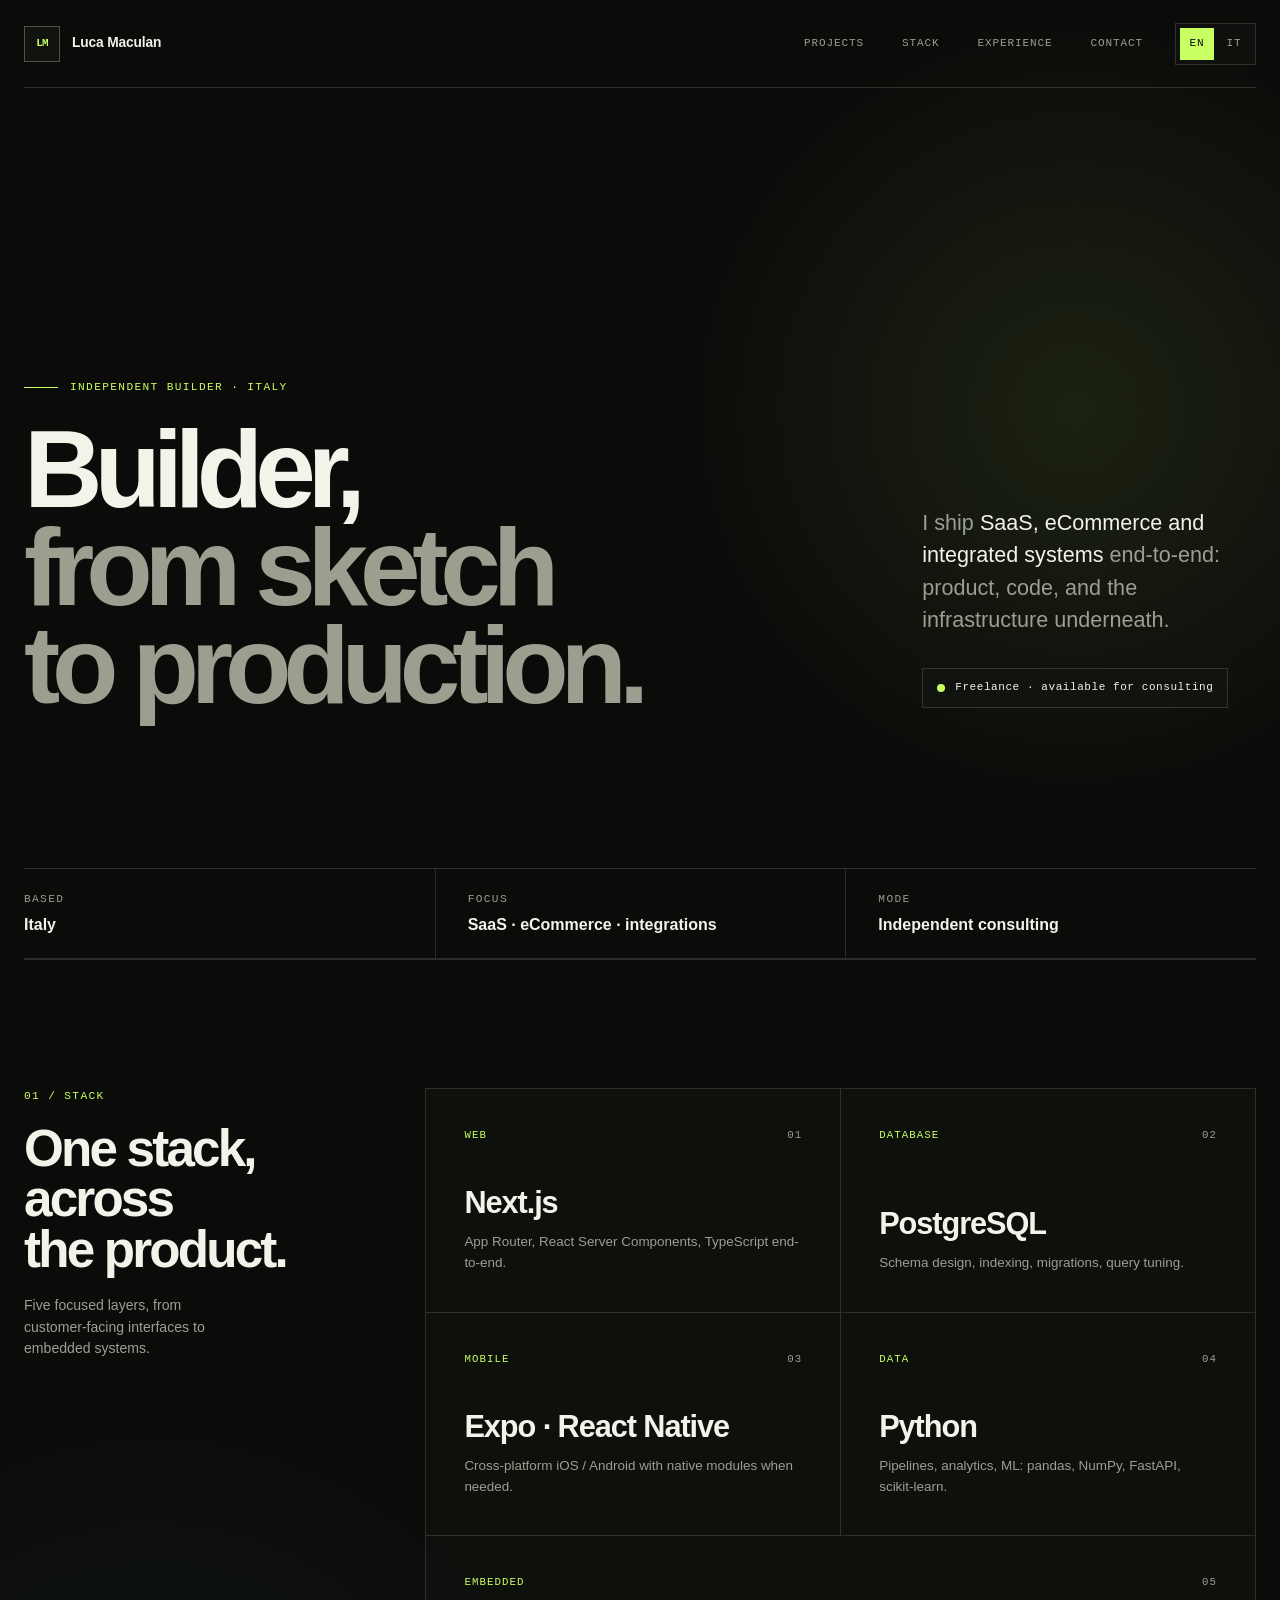
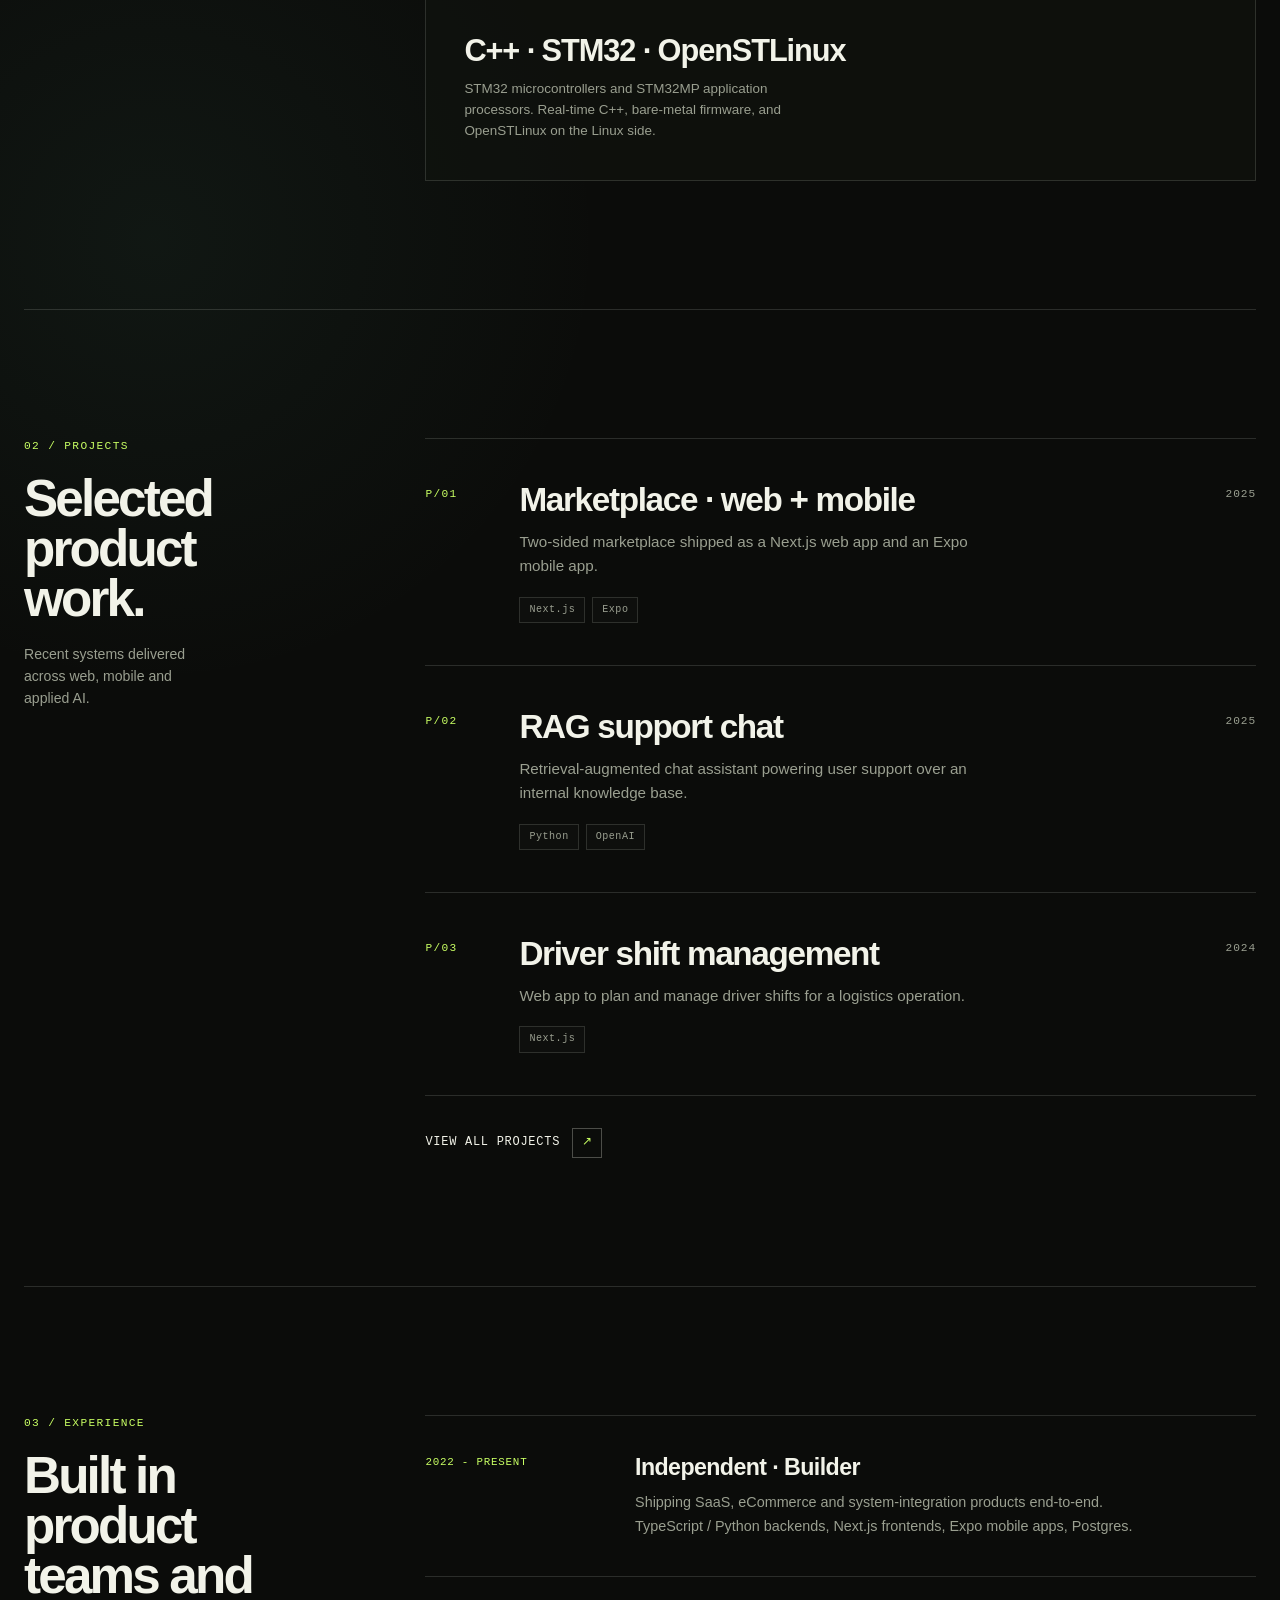
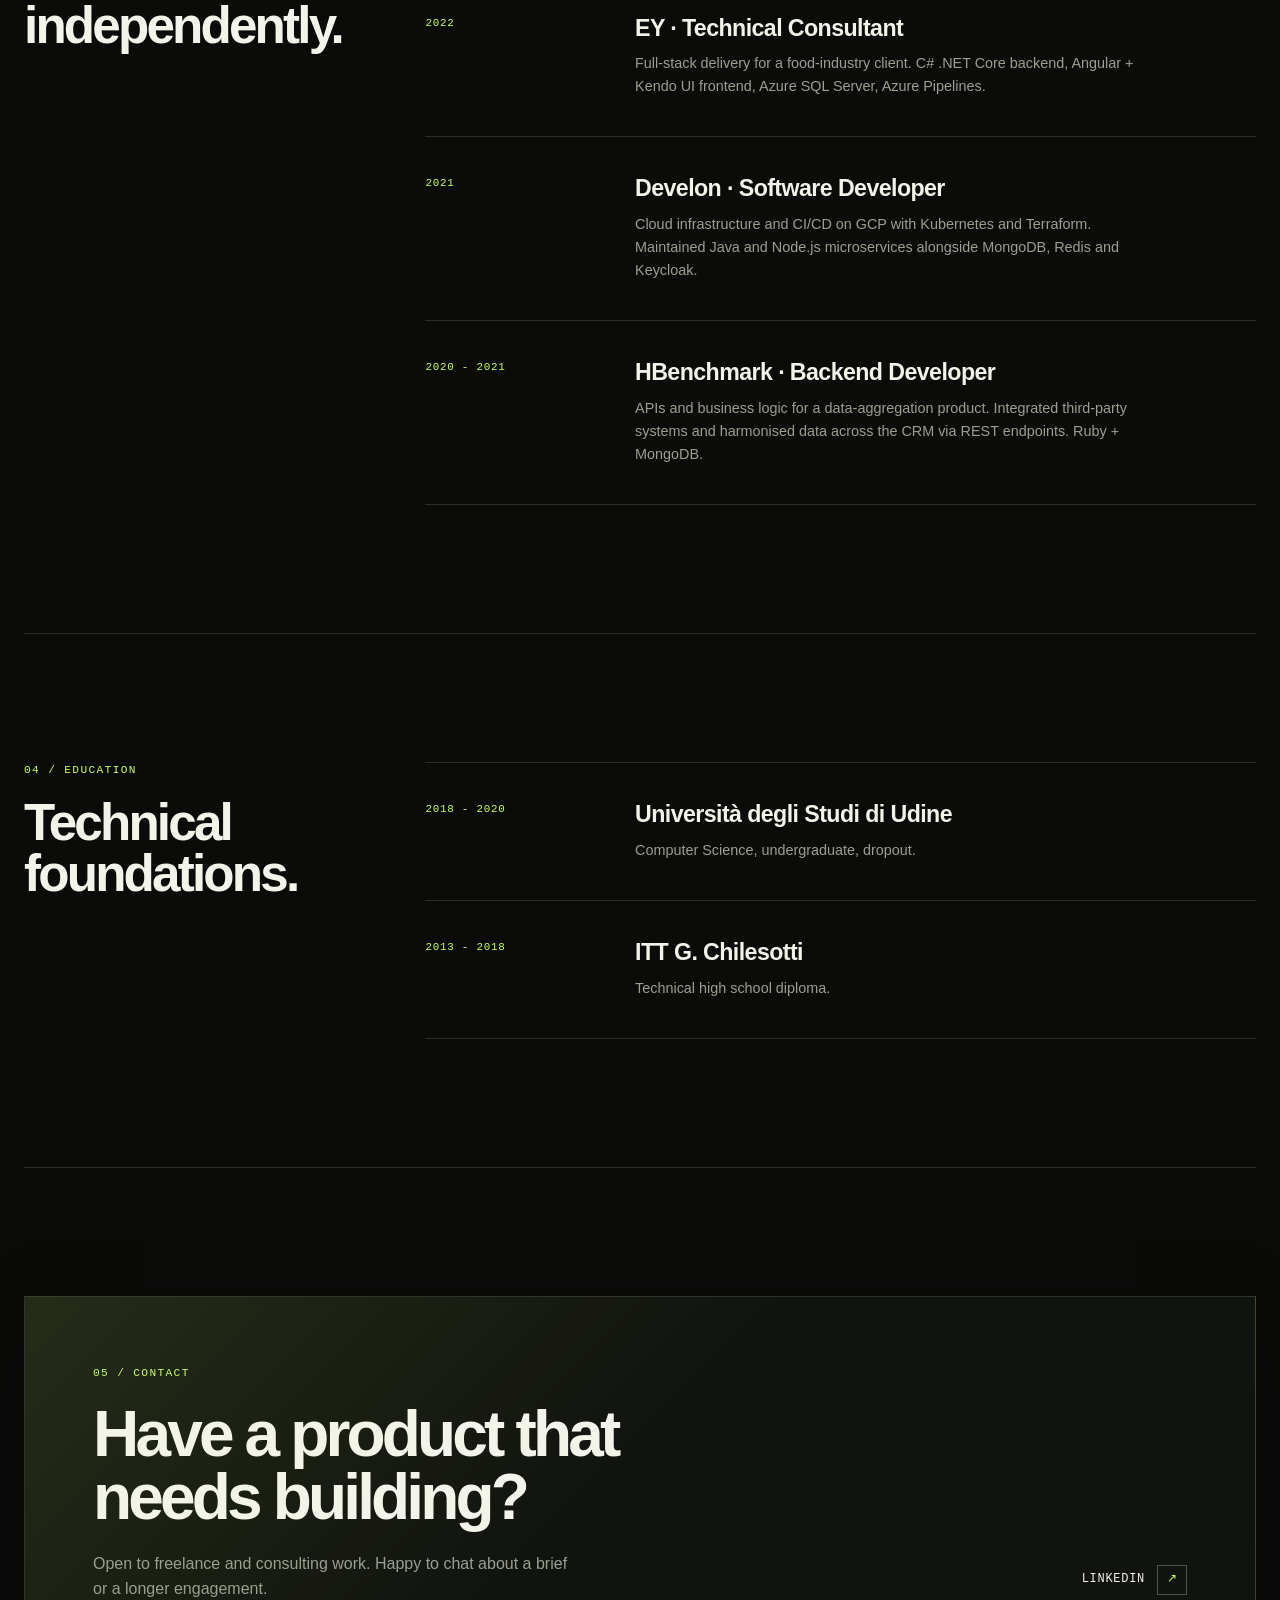
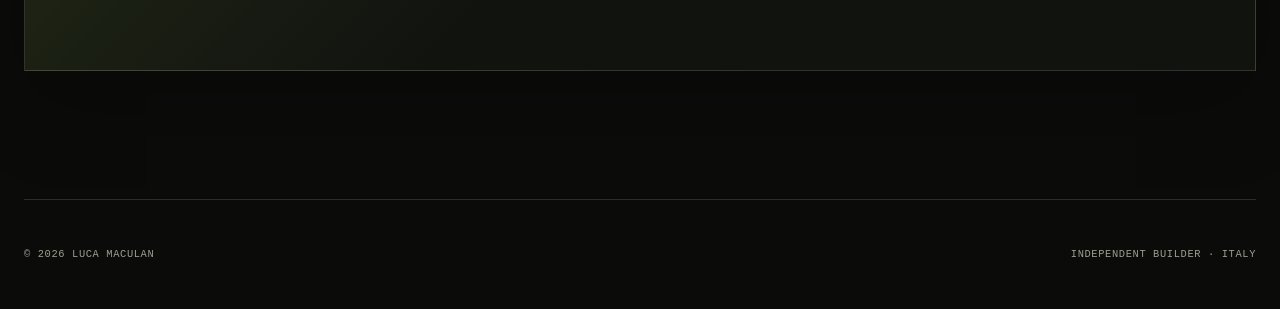
==== commit 211aed0f: "redesign site with editorial layout and responsive grid Refresh visual system with two-column sectio" ====
--- a/en/index.html
+++ b/en/index.html
@@ -3,6 +3,7 @@
   <head>
     <meta charset="utf-8" />
     <meta name="viewport" content="width=device-width, initial-scale=1" />
+    <meta name="theme-color" content="#0b0c0a" />
     <title>Luca Maculan · Builder</title>
     <meta
       name="description"
@@ -11,231 +12,350 @@
     <link rel="alternate" hreflang="en" href="../en/" />
     <link rel="alternate" hreflang="it" href="../it/" />
     <link rel="stylesheet" href="../styles.css" />
+    <script>
+      document.documentElement.classList.add("js");
+    </script>
   </head>
   <body>
-    <nav class="menu" aria-label="Menu">
-      <a href="./projects/">Projects</a>
-    </nav>
-    <nav class="lang-switch" aria-label="Language">
-      <a href="../en/" class="active" aria-current="page">EN</a>
-      <a href="../it/">IT</a>
-    </nav>
-
-    <main>
-      <header class="hero">
-        <p class="eyebrow">luca maculan</p>
-        <h1>
-          Builder.
-          <span
-            >I ship SaaS, eCommerce and integrated systems,
-            end-to-end.</span
-          >
-        </h1>
-        <p class="lede">
-          Independent operator based in Italy. I take ideas from sketch to
-          production: product, code, and the infrastructure underneath.
-        </p>
-        <p class="status">Freelance · available for consulting</p>
+    <a class="skip-link" href="#main-content">Skip to content</a>
+
+    <div class="site-shell">
+      <header class="site-nav">
+        <a class="brand" href="./" aria-label="Luca Maculan, home">
+          <span class="brand-mark" aria-hidden="true">LM</span>
+          <span class="brand-name">Luca Maculan</span>
+        </a>
+
+        <nav class="primary-nav" aria-label="Primary navigation">
+          <a href="#projects">Projects</a>
+          <a href="#stack">Stack</a>
+          <a href="#experience">Experience</a>
+          <a href="#contact">Contact</a>
+        </nav>
+
+        <nav class="language-nav" aria-label="Language">
+          <a href="../en/" aria-current="page">EN</a>
+          <a href="../it/" lang="it">IT</a>
+        </nav>
       </header>
 
-      <section>
-        <h2>Stack</h2>
-        <div class="stack" id="stack"></div>
-      </section>
-
-      <section>
-        <h2>Projects</h2>
-        <div class="projects" id="projects"></div>
-        <a href="./projects/" class="view-all">View all projects →</a>
-      </section>
-
-      <section>
-        <h2>Experience</h2>
-        <div class="projects" id="experience"></div>
-      </section>
-
-      <section>
-        <h2>Education</h2>
-        <div class="projects" id="education"></div>
-      </section>
-
-      <section class="contact">
-        <h2>Contact</h2>
-        <p class="contact-intro">
-          Open to freelance and consulting work. Happy to chat about a brief
-          or a longer engagement.
-        </p>
-        <ul>
-          <li>
+      <main id="main-content">
+        <header class="hero">
+          <div class="hero-copy" data-reveal>
+            <p class="eyebrow">Independent builder · Italy</p>
+            <h1>
+              Builder,
+              <span>from sketch to production.</span>
+            </h1>
+          </div>
+
+          <div class="hero-aside" data-reveal style="--delay: 120ms">
+            <p class="hero-lede">
+              I ship <strong>SaaS, eCommerce and integrated systems</strong>
+              end-to-end: product, code, and the infrastructure underneath.
+            </p>
+            <p class="status">Freelance · available for consulting</p>
+          </div>
+        </header>
+
+        <div class="hero-meta" data-reveal>
+          <div class="meta-item">
+            <span class="meta-label">Based</span>
+            <span class="meta-value">Italy</span>
+          </div>
+          <div class="meta-item">
+            <span class="meta-label">Focus</span>
+            <span class="meta-value">SaaS · eCommerce · integrations</span>
+          </div>
+          <div class="meta-item">
+            <span class="meta-label">Mode</span>
+            <span class="meta-value">Independent consulting</span>
+          </div>
+        </div>
+
+        <section class="content-section" id="stack">
+          <div class="section-grid">
+            <div class="section-heading" data-reveal>
+              <span class="section-index">01 / Stack</span>
+              <h2>One stack, across the product.</h2>
+              <p class="section-note">
+                Five focused layers, from customer-facing interfaces to
+                embedded systems.
+              </p>
+            </div>
+
+            <div class="section-body stack-grid">
+              <article class="stack-item" data-reveal>
+                <div class="stack-topline">
+                  <span class="stack-domain">Web</span>
+                  <span class="stack-count">01</span>
+                </div>
+                <h3 class="stack-tech">Next.js</h3>
+                <p class="stack-note">
+                  App Router, React Server Components, TypeScript end-to-end.
+                </p>
+              </article>
+
+              <article class="stack-item" data-reveal style="--delay: 60ms">
+                <div class="stack-topline">
+                  <span class="stack-domain">Database</span>
+                  <span class="stack-count">02</span>
+                </div>
+                <h3 class="stack-tech">PostgreSQL</h3>
+                <p class="stack-note">
+                  Schema design, indexing, migrations, query tuning.
+                </p>
+              </article>
+
+              <article class="stack-item" data-reveal>
+                <div class="stack-topline">
+                  <span class="stack-domain">Mobile</span>
+                  <span class="stack-count">03</span>
+                </div>
+                <h3 class="stack-tech">Expo · React Native</h3>
+                <p class="stack-note">
+                  Cross-platform iOS / Android with native modules when needed.
+                </p>
+              </article>
+
+              <article class="stack-item" data-reveal style="--delay: 60ms">
+                <div class="stack-topline">
+                  <span class="stack-domain">Data</span>
+                  <span class="stack-count">04</span>
+                </div>
+                <h3 class="stack-tech">Python</h3>
+                <p class="stack-note">
+                  Pipelines, analytics, ML: pandas, NumPy, FastAPI,
+                  scikit-learn.
+                </p>
+              </article>
+
+              <article class="stack-item" data-reveal>
+                <div class="stack-topline">
+                  <span class="stack-domain">Embedded</span>
+                  <span class="stack-count">05</span>
+                </div>
+                <h3 class="stack-tech">C++ · STM32 · OpenSTLinux</h3>
+                <p class="stack-note">
+                  STM32 microcontrollers and STM32MP application processors.
+                  Real-time C++, bare-metal firmware, and OpenSTLinux on the
+                  Linux side.
+                </p>
+              </article>
+            </div>
+          </div>
+        </section>
+
+        <section class="content-section" id="projects">
+          <div class="section-grid">
+            <div class="section-heading" data-reveal>
+              <span class="section-index">02 / Projects</span>
+              <h2>Selected product work.</h2>
+              <p class="section-note">
+                Recent systems delivered across web, mobile and applied AI.
+              </p>
+            </div>
+
+            <div class="section-body">
+              <div class="project-list">
+                <article class="project-record" data-reveal>
+                  <span class="record-number">P/01</span>
+                  <div class="project-copy">
+                    <div class="project-title-row">
+                      <h3>Marketplace · web + mobile</h3>
+                    </div>
+                    <p class="project-description">
+                      Two-sided marketplace shipped as a Next.js web app and an
+                      Expo mobile app.
+                    </p>
+                    <div class="tags" aria-label="Technologies">
+                      <span class="tag">Next.js</span>
+                      <span class="tag">Expo</span>
+                    </div>
+                  </div>
+                  <span class="project-year">2025</span>
+                </article>
+
+                <article class="project-record" data-reveal>
+                  <span class="record-number">P/02</span>
+                  <div class="project-copy">
+                    <div class="project-title-row">
+                      <h3>RAG support chat</h3>
+                    </div>
+                    <p class="project-description">
+                      Retrieval-augmented chat assistant powering user support
+                      over an internal knowledge base.
+                    </p>
+                    <div class="tags" aria-label="Technologies">
+                      <span class="tag">Python</span>
+                      <span class="tag">OpenAI</span>
+                    </div>
+                  </div>
+                  <span class="project-year">2025</span>
+                </article>
+
+                <article class="project-record" data-reveal>
+                  <span class="record-number">P/03</span>
+                  <div class="project-copy">
+                    <div class="project-title-row">
+                      <h3>Driver shift management</h3>
+                    </div>
+                    <p class="project-description">
+                      Web app to plan and manage driver shifts for a logistics
+                      operation.
+                    </p>
+                    <div class="tags" aria-label="Technologies">
+                      <span class="tag">Next.js</span>
+                    </div>
+                  </div>
+                  <span class="project-year">2024</span>
+                </article>
+              </div>
+
+              <a class="text-link" href="./projects/">View all projects</a>
+            </div>
+          </div>
+        </section>
+
+        <section class="content-section" id="experience">
+          <div class="section-grid">
+            <div class="section-heading" data-reveal>
+              <span class="section-index">03 / Experience</span>
+              <h2>Built in product teams and independently.</h2>
+            </div>
+
+            <div class="section-body timeline">
+              <article class="timeline-item" data-reveal>
+                <span class="timeline-year">2022 - present</span>
+                <div>
+                  <h3>Independent · Builder</h3>
+                  <p>
+                    Shipping SaaS, eCommerce and system-integration products
+                    end-to-end. TypeScript / Python backends, Next.js
+                    frontends, Expo mobile apps, Postgres.
+                  </p>
+                </div>
+              </article>
+
+              <article class="timeline-item" data-reveal>
+                <span class="timeline-year">2022</span>
+                <div>
+                  <h3>EY · Technical Consultant</h3>
+                  <p>
+                    Full-stack delivery for a food-industry client. C# .NET
+                    Core backend, Angular + Kendo UI frontend, Azure SQL Server,
+                    Azure Pipelines.
+                  </p>
+                </div>
+              </article>
+
+              <article class="timeline-item" data-reveal>
+                <span class="timeline-year">2021</span>
+                <div>
+                  <h3>Develon · Software Developer</h3>
+                  <p>
+                    Cloud infrastructure and CI/CD on GCP with Kubernetes and
+                    Terraform. Maintained Java and Node.js microservices
+                    alongside MongoDB, Redis and Keycloak.
+                  </p>
+                </div>
+              </article>
+
+              <article class="timeline-item" data-reveal>
+                <span class="timeline-year">2020 - 2021</span>
+                <div>
+                  <h3>HBenchmark · Backend Developer</h3>
+                  <p>
+                    APIs and business logic for a data-aggregation product.
+                    Integrated third-party systems and harmonised data across
+                    the CRM via REST endpoints. Ruby + MongoDB.
+                  </p>
+                </div>
+              </article>
+            </div>
+          </div>
+        </section>
+
+        <section class="content-section" id="education">
+          <div class="section-grid">
+            <div class="section-heading" data-reveal>
+              <span class="section-index">04 / Education</span>
+              <h2>Technical foundations.</h2>
+            </div>
+
+            <div class="section-body timeline">
+              <article class="timeline-item" data-reveal>
+                <span class="timeline-year">2018 - 2020</span>
+                <div>
+                  <h3>Università degli Studi di Udine</h3>
+                  <p>Computer Science, undergraduate, dropout.</p>
+                </div>
+              </article>
+
+              <article class="timeline-item" data-reveal>
+                <span class="timeline-year">2013 - 2018</span>
+                <div>
+                  <h3>ITT G. Chilesotti</h3>
+                  <p>Technical high school diploma.</p>
+                </div>
+              </article>
+            </div>
+          </div>
+        </section>
+
+        <section class="content-section" id="contact">
+          <div class="contact-panel" data-reveal>
+            <div>
+              <span class="section-index">05 / Contact</span>
+              <h2>Have a product that needs building?</h2>
+              <p>
+                Open to freelance and consulting work. Happy to chat about a
+                brief or a longer engagement.
+              </p>
+            </div>
             <a
+              class="contact-link"
               href="https://www.linkedin.com/in/luca-maculan"
               target="_blank"
               rel="noreferrer"
-              >linkedin.com/in/luca-maculan</a
+              >LinkedIn</a
             >
-          </li>
-        </ul>
-      </section>
-
-      <footer>
+          </div>
+        </section>
+      </main>
+
+      <footer class="site-footer">
         <span id="copyright"></span>
+        <span class="footer-note">Independent builder · Italy</span>
       </footer>
-    </main>
+    </div>
 
     <script>
-      const stack = [
-        {
-          domain: "Web",
-          tech: "Next.js",
-          note: "App Router, React Server Components, TypeScript end-to-end.",
-        },
-        {
-          domain: "Database",
-          tech: "PostgreSQL",
-          note: "Schema design, indexing, migrations, query tuning.",
-        },
-        {
-          domain: "Mobile",
-          tech: "Expo · React Native",
-          note: "Cross-platform iOS / Android with native modules when needed.",
-        },
-        {
-          domain: "Data",
-          tech: "Python",
-          note: "Pipelines, analytics, ML: pandas, NumPy, FastAPI, scikit-learn.",
-        },
-        {
-          domain: "Embedded",
-          tech: "C++ · STM32 · OpenSTLinux",
-          note: "STM32 microcontrollers and STM32MP application processors. Real-time C++, bare-metal firmware, and OpenSTLinux on the Linux side.",
-        },
-      ];
-
-      const projects = [
-        {
-          title: "Marketplace · web + mobile",
-          tagline:
-            "Two-sided marketplace shipped as a Next.js web app and an Expo mobile app.",
-          tags: ["Next.js", "Expo"],
-          year: "2025",
-        },
-        {
-          title: "RAG support chat",
-          tagline:
-            "Retrieval-augmented chat assistant powering user support over an internal knowledge base.",
-          tags: ["Python", "OpenAI"],
-          year: "2025",
-        },
-        {
-          title: "Driver shift management",
-          tagline:
-            "Web app to plan and manage driver shifts for a logistics operation.",
-          tags: ["Next.js"],
-          year: "2024",
-        },
-      ];
-
-      const experience = [
-        {
-          title: "Independent · Builder",
-          year: "2022 - present",
-          description:
-            "Shipping SaaS, eCommerce and system-integration products end-to-end. TypeScript / Python backends, Next.js frontends, Expo mobile apps, Postgres.",
-        },
-        {
-          title: "EY · Technical Consultant",
-          year: "2022",
-          description:
-            "Full-stack delivery for a food-industry client. C# .NET Core backend, Angular + Kendo UI frontend, Azure SQL Server, Azure Pipelines.",
-        },
-        {
-          title: "Develon · Software Developer",
-          year: "2021",
-          description:
-            "Cloud infrastructure and CI/CD on GCP with Kubernetes and Terraform. Maintained Java and Node.js microservices alongside MongoDB, Redis and Keycloak.",
-        },
-        {
-          title: "HBenchmark · Backend Developer",
-          year: "2020 - 2021",
-          description:
-            "APIs and business logic for a data-aggregation product. Integrated third-party systems and harmonised data across the CRM via REST endpoints. Ruby + MongoDB.",
-        },
-      ];
-
-      const education = [
-        {
-          title: "Università degli Studi di Udine",
-          year: "2018 - 2020",
-          description: "Computer Science, undergraduate, dropout.",
-        },
-        {
-          title: "ITT G. Chilesotti",
-          year: "2013 - 2018",
-          description: "Technical high school diploma.",
-        },
-      ];
-
-      const escapeHtml = (s) =>
-        s.replace(
-          /[&<>"']/g,
-          (c) =>
-            ({
-              "&": "&amp;",
-              "<": "&lt;",
-              ">": "&gt;",
-              '"': "&quot;",
-              "'": "&#39;",
-            })[c]
-        );
-
-      document.getElementById("stack").innerHTML = stack
-        .map(
-          (s) => `
-            <div class="stack-item">
-              <span class="stack-domain">${escapeHtml(s.domain)}</span>
-              <span class="stack-tech">${escapeHtml(s.tech)}</span>
-              <span class="stack-note">${escapeHtml(s.note)}</span>
-            </div>`
-        )
-        .join("");
-
-      document.getElementById("projects").innerHTML = projects
-        .map(
-          (p) => `
-            <article class="project">
-              <div class="project-title">
-                <strong>${escapeHtml(p.title)}</strong>
-                <span>${escapeHtml(p.year)}</span>
-              </div>
-              <p>${escapeHtml(p.tagline)}</p>
-              <div class="tags">${p.tags
-                .map((t) => `<span class="tag">${escapeHtml(t)}</span>`)
-                .join("")}</div>
-            </article>`
-        )
-        .join("");
-
-      const renderTimeline = (items) =>
-        items
-          .map(
-            (p) => `
-            <article class="project">
-              <div class="project-title">
-                <strong>${escapeHtml(p.title)}</strong>
-                <span>${escapeHtml(p.year)}</span>
-              </div>
-              <p>${escapeHtml(p.description)}</p>
-            </article>`
-          )
-          .join("");
-
-      document.getElementById("experience").innerHTML =
-        renderTimeline(experience);
-      document.getElementById("education").innerHTML =
-        renderTimeline(education);
-
       document.getElementById("copyright").textContent =
         "© " + new Date().getFullYear() + " Luca Maculan";
+
+      const revealItems = document.querySelectorAll("[data-reveal]");
+      const reduceMotion = window.matchMedia(
+        "(prefers-reduced-motion: reduce)"
+      ).matches;
+
+      if (!("IntersectionObserver" in window) || reduceMotion) {
+        revealItems.forEach((item) => item.classList.add("is-visible"));
+      } else {
+        const observer = new IntersectionObserver(
+          (entries) => {
+            entries.forEach((entry) => {
+              if (entry.isIntersecting) {
+                entry.target.classList.add("is-visible");
+                observer.unobserve(entry.target);
+              }
+            });
+          },
+          { rootMargin: "0px 0px -8% 0px", threshold: 0.08 }
+        );
+
+        revealItems.forEach((item) => observer.observe(item));
+      }
     </script>
   </body>
 </html>
--- a/styles.css
+++ b/styles.css
@@ -1,329 +1,990 @@
 :root {
-  --bg: #0a0a0b;
-  --bg-elev: #111114;
-  --border: #1f1f24;
-  --fg: #ededed;
-  --fg-dim: #9a9aa3;
-  --accent: #7cf6c0;
-  --mono: ui-monospace, SFMono-Regular, "SF Mono", Menlo, Consolas, monospace;
-  --sans: -apple-system, BlinkMacSystemFont, "Inter", "Segoe UI", Roboto,
+  --bg: #0b0c0a;
+  --surface: #11130f;
+  --surface-strong: #171a14;
+  --text: #f2f3e9;
+  --muted: #9a9f90;
+  --accent: #c8ff63;
+  --accent-soft: rgba(200, 255, 99, 0.12);
+  --line: rgba(242, 243, 233, 0.14);
+  --line-strong: rgba(242, 243, 233, 0.28);
+  --shadow: 0 28px 80px rgba(0, 0, 0, 0.28);
+  --sans: -apple-system, BlinkMacSystemFont, "Segoe UI", Helvetica, Arial,
     sans-serif;
+  --mono: ui-monospace, SFMono-Regular, "SF Mono", Menlo, Consolas,
+    monospace;
+  --page: 1240px;
+}
+
+*,
+*::before,
+*::after {
+  box-sizing: border-box;
 }
 
 * {
-  box-sizing: border-box;
   margin: 0;
-  padding: 0;
-}
-
-html,
+}
+
+html {
+  background: var(--bg);
+  scroll-behavior: smooth;
+}
+
 body {
-  background: var(--bg);
-  color: var(--fg);
+  min-width: 320px;
+  min-height: 100vh;
+  color: var(--text);
+  background:
+    radial-gradient(circle at 84% 8%, rgba(200, 255, 99, 0.09), transparent 25rem),
+    radial-gradient(circle at 12% 36%, rgba(91, 171, 141, 0.07), transparent 28rem),
+    var(--bg);
   font-family: var(--sans);
   font-size: 16px;
   line-height: 1.6;
   -webkit-font-smoothing: antialiased;
-}
-
-a {
-  color: var(--fg);
-  text-decoration: none;
-  border-bottom: 1px solid var(--border);
-  transition: border-color 150ms ease, color 150ms ease;
-}
-
-a:hover {
-  border-bottom-color: var(--accent);
-  color: var(--accent);
-}
-
-main {
-  max-width: 760px;
-  margin: 0 auto;
-  padding: 96px 32px 128px;
-}
-
-.lang-switch,
-.menu {
-  position: absolute;
-  top: 24px;
-  font-family: var(--mono);
-  font-size: 12px;
-  letter-spacing: 0.06em;
-  display: flex;
-  gap: 8px;
-}
-
-.lang-switch {
-  right: 32px;
-}
-
-.menu {
-  left: 32px;
-}
-
-.lang-switch a,
-.menu a {
-  border-bottom: none;
-  padding: 4px 8px;
-  color: var(--fg-dim);
-  border-radius: 4px;
-}
-
-.lang-switch a.active,
-.menu a.active {
+  text-rendering: optimizeLegibility;
+}
+
+body::before {
+  position: fixed;
+  inset: 0;
+  z-index: -1;
+  background-image:
+    linear-gradient(rgba(255, 255, 255, 0.018) 1px, transparent 1px),
+    linear-gradient(90deg, rgba(255, 255, 255, 0.018) 1px, transparent 1px);
+  background-size: 48px 48px;
+  content: "";
+  pointer-events: none;
+}
+
+::selection {
   color: var(--bg);
   background: var(--accent);
 }
 
-.lang-switch a:not(.active):hover,
-.menu a:not(.active):hover {
+a {
+  color: inherit;
+  text-decoration: none;
+}
+
+button,
+a {
+  -webkit-tap-highlight-color: transparent;
+}
+
+:focus-visible {
+  outline: 2px solid var(--accent);
+  outline-offset: 5px;
+}
+
+.skip-link {
+  position: fixed;
+  top: 12px;
+  left: 12px;
+  z-index: 100;
+  padding: 10px 14px;
+  color: var(--bg);
+  background: var(--accent);
+  font-family: var(--mono);
+  font-size: 0.75rem;
+  font-weight: 700;
+  transform: translateY(-160%);
+  transition: transform 160ms ease;
+}
+
+.skip-link:focus {
+  transform: translateY(0);
+}
+
+.site-shell {
+  width: min(calc(100% - 48px), var(--page));
+  margin-inline: auto;
+}
+
+.site-nav {
+  position: relative;
+  z-index: 20;
+  display: flex;
+  min-height: 88px;
+  align-items: center;
+  justify-content: space-between;
+  gap: 32px;
+  border-bottom: 1px solid var(--line);
+}
+
+.brand {
+  display: inline-flex;
+  flex: 0 0 auto;
+  align-items: center;
+  gap: 12px;
+  font-size: 0.86rem;
+  font-weight: 650;
+  letter-spacing: -0.01em;
+}
+
+.brand-mark {
+  display: grid;
+  width: 36px;
+  height: 36px;
+  place-items: center;
+  border: 1px solid var(--line-strong);
   color: var(--accent);
-  background: var(--bg-elev);
-}
-
-header.hero {
-  margin-bottom: 96px;
+  background: var(--surface);
+  font-family: var(--mono);
+  font-size: 0.68rem;
+  letter-spacing: -0.08em;
+  transition:
+    color 160ms ease,
+    background-color 160ms ease,
+    transform 160ms ease;
+}
+
+.brand:hover .brand-mark {
+  color: var(--bg);
+  background: var(--accent);
+  transform: rotate(-4deg);
+}
+
+.primary-nav,
+.language-nav {
+  display: flex;
+  align-items: center;
+}
+
+.primary-nav {
+  gap: clamp(18px, 3vw, 38px);
+  margin-left: auto;
+}
+
+.primary-nav a,
+.language-nav a {
+  position: relative;
+  color: var(--muted);
+  font-family: var(--mono);
+  font-size: 0.69rem;
+  letter-spacing: 0.08em;
+  text-transform: uppercase;
+  transition: color 160ms ease;
+}
+
+.primary-nav a {
+  padding-block: 12px;
+}
+
+.primary-nav a::after {
+  position: absolute;
+  right: 0;
+  bottom: 6px;
+  left: 0;
+  height: 1px;
+  background: var(--accent);
+  content: "";
+  transform: scaleX(0);
+  transform-origin: right;
+  transition: transform 180ms ease;
+}
+
+.primary-nav a:hover,
+.primary-nav a[aria-current="page"],
+.language-nav a:hover,
+.language-nav a[aria-current="page"] {
+  color: var(--text);
+}
+
+.primary-nav a:hover::after,
+.primary-nav a[aria-current="page"]::after {
+  transform: scaleX(1);
+  transform-origin: left;
+}
+
+.language-nav {
+  flex: 0 0 auto;
+  gap: 3px;
+  padding: 4px;
+  border: 1px solid var(--line);
+  background: rgba(17, 19, 15, 0.72);
+}
+
+.language-nav a {
+  display: grid;
+  min-width: 34px;
+  min-height: 32px;
+  place-items: center;
+}
+
+.language-nav a[aria-current="page"] {
+  color: var(--bg);
+  background: var(--accent);
+}
+
+main {
+  display: block;
+}
+
+.hero {
+  display: grid;
+  grid-template-columns: minmax(0, 1.55fr) minmax(290px, 0.65fr);
+  gap: clamp(48px, 8vw, 120px);
+  align-items: end;
+  min-height: min(780px, calc(100vh - 88px));
+  padding-block: clamp(88px, 12vw, 164px) clamp(96px, 12vw, 156px);
+}
+
+.hero-copy,
+.hero-aside,
+.section-body,
+.page-hero-copy {
+  min-width: 0;
+}
+
+.eyebrow,
+.section-index,
+.record-number,
+.meta-label,
+.page-kicker {
+  color: var(--accent);
+  font-family: var(--mono);
+  font-size: 0.7rem;
+  letter-spacing: 0.12em;
+  text-transform: uppercase;
 }
 
 .eyebrow {
-  font-family: var(--mono);
-  font-size: 13px;
-  color: var(--accent);
-  letter-spacing: 0.04em;
-  margin-bottom: 16px;
-}
-
-h1 {
-  font-size: clamp(36px, 6vw, 56px);
+  display: flex;
+  align-items: center;
+  gap: 12px;
+  margin-bottom: 24px;
+}
+
+.eyebrow::before {
+  width: 34px;
+  height: 1px;
+  background: var(--accent);
+  content: "";
+}
+
+h1,
+h2,
+h3 {
+  text-wrap: balance;
+}
+
+.hero h1 {
+  max-width: 8.8em;
+  font-size: clamp(3.35rem, 8.5vw, 8rem);
   font-weight: 600;
-  letter-spacing: -0.02em;
-  line-height: 1.1;
-  margin-bottom: 20px;
-}
-
-h1 span {
-  color: var(--fg-dim);
-}
-
-.lede {
-  font-size: 18px;
-  color: var(--fg-dim);
-  max-width: 560px;
+  letter-spacing: -0.075em;
+  line-height: 0.9;
+}
+
+.hero h1 span {
+  display: block;
+  color: var(--muted);
+}
+
+.hero-aside {
+  padding-bottom: 0.4rem;
+}
+
+.hero-lede {
+  max-width: 33rem;
+  color: var(--muted);
+  font-size: clamp(1.08rem, 1.7vw, 1.35rem);
+  line-height: 1.5;
+}
+
+.hero-lede strong {
+  color: var(--text);
+  font-weight: 540;
 }
 
 .status {
   display: inline-flex;
   align-items: center;
   gap: 10px;
-  margin-top: 28px;
-  padding: 6px 14px;
-  font-family: var(--mono);
-  font-size: 12px;
-  color: var(--fg);
-  background: var(--bg-elev);
-  border: 1px solid var(--border);
-  border-radius: 999px;
-  letter-spacing: 0.04em;
+  margin-top: 32px;
+  padding: 10px 14px;
+  border: 1px solid var(--line);
+  color: var(--text);
+  background: var(--surface);
+  font-family: var(--mono);
+  font-size: 0.69rem;
+  letter-spacing: 0.05em;
 }
 
 .status::before {
-  content: "";
   width: 8px;
   height: 8px;
   border-radius: 50%;
   background: var(--accent);
-  box-shadow: 0 0 0 0 var(--accent);
-  animation: pulse 2s ease-in-out infinite;
+  box-shadow: 0 0 0 0 rgba(200, 255, 99, 0.45);
+  content: "";
+  animation: pulse 2.4s ease-out infinite;
 }
 
 @keyframes pulse {
-  0%,
+  70%,
   100% {
-    box-shadow: 0 0 0 0 rgba(124, 246, 192, 0.6);
-  }
-  50% {
-    box-shadow: 0 0 0 6px rgba(124, 246, 192, 0);
-  }
-}
-
-.contact-intro {
-  font-size: 14px;
-  color: var(--fg-dim);
-  margin-bottom: 20px;
-  max-width: 520px;
-}
-
-section {
-  margin-top: 72px;
-}
-
-h2 {
-  font-family: var(--mono);
-  font-size: 13px;
-  font-weight: 500;
-  color: var(--fg-dim);
+    box-shadow: 0 0 0 8px rgba(200, 255, 99, 0);
+  }
+}
+
+.hero-meta {
+  display: grid;
+  grid-template-columns: repeat(3, minmax(0, 1fr));
+  border-block: 1px solid var(--line);
+}
+
+.meta-item {
+  min-width: 0;
+  padding: 22px clamp(18px, 3vw, 32px);
+  border-left: 1px solid var(--line);
+}
+
+.meta-item:first-child {
+  border-left: 0;
+  padding-left: 0;
+}
+
+.meta-label {
+  display: block;
+  margin-bottom: 5px;
+  color: var(--muted);
+}
+
+.meta-value {
+  display: block;
+  font-size: clamp(0.9rem, 1.5vw, 1rem);
+  font-weight: 560;
+  line-height: 1.4;
+}
+
+.content-section {
+  padding-block: clamp(84px, 10vw, 140px);
+  border-top: 1px solid var(--line);
+  scroll-margin-top: 24px;
+}
+
+.section-grid {
+  display: grid;
+  grid-template-columns: minmax(220px, 0.72fr) minmax(0, 2fr);
+  gap: clamp(48px, 8vw, 116px);
+  align-items: start;
+}
+
+.section-heading {
+  min-width: 220px;
+}
+
+.section-index {
+  display: block;
+  margin-bottom: 18px;
+}
+
+.section-heading h2 {
+  max-width: 9em;
+  font-size: clamp(2rem, 4vw, 3.8rem);
+  font-weight: 580;
+  letter-spacing: -0.055em;
+  line-height: 0.98;
+  overflow-wrap: normal;
+  word-break: normal;
+  hyphens: none;
+}
+
+.section-note {
+  max-width: 25ch;
+  margin-top: 20px;
+  color: var(--muted);
+  font-size: 0.88rem;
+  line-height: 1.55;
+}
+
+.stack-grid {
+  display: grid;
+  grid-template-columns: repeat(2, minmax(0, 1fr));
+  border-top: 1px solid var(--line);
+  border-left: 1px solid var(--line);
+}
+
+.stack-item {
+  position: relative;
+  display: flex;
+  min-width: 0;
+  min-height: 220px;
+  flex-direction: column;
+  padding: clamp(24px, 4vw, 38px);
+  border-right: 1px solid var(--line);
+  border-bottom: 1px solid var(--line);
+  background: rgba(17, 19, 15, 0.58);
+  transition:
+    background-color 180ms ease,
+    transform 180ms ease;
+}
+
+.stack-item::after {
+  position: absolute;
+  top: 0;
+  right: 0;
+  width: 24px;
+  height: 24px;
+  border-top: 1px solid var(--accent);
+  border-right: 1px solid var(--accent);
+  content: "";
+  opacity: 0;
+  transition: opacity 180ms ease;
+}
+
+.stack-item:hover {
+  z-index: 1;
+  background: var(--surface-strong);
+  transform: translateY(-2px);
+}
+
+.stack-item:hover::after {
+  opacity: 1;
+}
+
+.stack-item:last-child {
+  grid-column: 1 / -1;
+  min-height: 190px;
+}
+
+.stack-topline {
+  display: flex;
+  align-items: center;
+  justify-content: space-between;
+  gap: 16px;
+  margin-bottom: auto;
+}
+
+.stack-domain,
+.stack-count {
+  font-family: var(--mono);
+  font-size: 0.67rem;
+  letter-spacing: 0.1em;
   text-transform: uppercase;
+}
+
+.stack-domain {
+  color: var(--accent);
+}
+
+.stack-count {
+  color: var(--muted);
+}
+
+.stack-tech {
+  margin-top: 42px;
+  font-size: clamp(1.35rem, 2.4vw, 2rem);
+  font-weight: 580;
+  letter-spacing: -0.035em;
+  line-height: 1.1;
+}
+
+.stack-note {
+  max-width: 48ch;
+  margin-top: 12px;
+  color: var(--muted);
+  font-size: 0.84rem;
+  line-height: 1.55;
+}
+
+.project-list {
+  border-top: 1px solid var(--line);
+}
+
+.project-record {
+  display: grid;
+  grid-template-columns: 58px minmax(0, 1fr) auto;
+  gap: clamp(18px, 3vw, 36px);
+  align-items: start;
+  padding-block: clamp(28px, 4vw, 42px);
+  border-bottom: 1px solid var(--line);
+  transition:
+    padding 180ms ease,
+    background-color 180ms ease;
+}
+
+.project-record:hover {
+  padding-inline: 18px;
+  background: linear-gradient(90deg, var(--accent-soft), transparent 74%);
+}
+
+.record-number {
+  padding-top: 5px;
+}
+
+.project-copy {
+  min-width: 0;
+}
+
+.project-title-row {
+  display: flex;
+  align-items: baseline;
+  justify-content: space-between;
+  gap: 24px;
+}
+
+.project-title-row h3 {
+  font-size: clamp(1.35rem, 2.6vw, 2.15rem);
+  font-weight: 560;
+  letter-spacing: -0.04em;
+  line-height: 1.12;
+}
+
+.project-description {
+  max-width: 58ch;
+  margin-top: 12px;
+  color: var(--muted);
+  font-size: 0.95rem;
+}
+
+.project-year {
+  padding-top: 5px;
+  color: var(--muted);
+  font-family: var(--mono);
+  font-size: 0.7rem;
   letter-spacing: 0.08em;
-  margin-bottom: 24px;
-  padding-bottom: 12px;
-  border-bottom: 1px solid var(--border);
-}
-
-.stack {
-  display: grid;
-  grid-template-columns: 1fr;
-  gap: 1px;
-  background: var(--border);
-  border: 1px solid var(--border);
-  border-radius: 8px;
-  overflow: hidden;
-}
-
-
-.stack-item {
-  background: var(--bg-elev);
-  padding: 24px;
-  display: flex;
-  flex-direction: column;
-  gap: 6px;
-}
-
-.stack-domain {
-  font-family: var(--mono);
-  font-size: 12px;
-  color: var(--fg-dim);
-  text-transform: uppercase;
-  letter-spacing: 0.06em;
-}
-
-.stack-tech {
-  font-size: 18px;
-  font-weight: 500;
-  color: var(--fg);
-}
-
-.stack-note {
-  font-size: 14px;
-  color: var(--fg-dim);
-}
-
-.projects {
-  display: flex;
-  flex-direction: column;
-  gap: 16px;
-}
-
-.project {
-  display: block;
-  padding: 20px 24px;
-  background: var(--bg-elev);
-  border: 1px solid var(--border);
-  border-radius: 8px;
-  transition: border-color 150ms ease, transform 150ms ease;
-}
-
-.project:hover {
-  border-color: var(--accent);
-  transform: translateY(-1px);
-}
-
-.project-title {
-  display: flex;
-  justify-content: space-between;
-  align-items: baseline;
-  gap: 16px;
-  margin-bottom: 4px;
-}
-
-.project-title strong {
-  font-weight: 500;
-}
-
-.project-title span {
-  font-family: var(--mono);
-  font-size: 12px;
-  color: var(--fg-dim);
-}
-
-#projects .project-title span {
-  display: none;
-}
-
-.project p {
-  color: var(--fg-dim);
-  font-size: 14px;
 }
 
 .tags {
   display: flex;
   flex-wrap: wrap;
-  gap: 6px;
-  margin-top: 12px;
+  gap: 7px;
+  margin-top: 18px;
 }
 
 .tag {
-  font-family: var(--mono);
-  font-size: 11px;
-  color: var(--fg-dim);
-  padding: 2px 8px;
-  border: 1px solid var(--border);
-  border-radius: 999px;
-  letter-spacing: 0.02em;
-}
-
-.view-all {
+  padding: 4px 9px;
+  border: 1px solid var(--line);
+  color: var(--muted);
+  background: rgba(17, 19, 15, 0.54);
+  font-family: var(--mono);
+  font-size: 0.63rem;
+  letter-spacing: 0.05em;
+}
+
+.text-link,
+.contact-link {
   display: inline-flex;
   align-items: center;
-  gap: 8px;
-  margin-top: 24px;
-  padding: 12px 20px;
-  font-family: var(--mono);
-  font-size: 13px;
-  color: var(--fg);
-  background: var(--bg-elev);
-  border: 1px solid var(--border);
-  border-radius: 8px;
-  transition: border-color 150ms ease, color 150ms ease, transform 150ms ease;
-}
-
-.view-all:hover {
-  border-color: var(--accent);
+  gap: 12px;
+  font-family: var(--mono);
+  font-size: 0.75rem;
+  letter-spacing: 0.06em;
+  text-transform: uppercase;
+}
+
+.text-link {
+  margin-top: 32px;
+}
+
+.text-link::after,
+.contact-link::after {
+  display: inline-grid;
+  width: 30px;
+  height: 30px;
+  place-items: center;
+  border: 1px solid var(--line-strong);
   color: var(--accent);
-  transform: translateY(-1px);
-}
-
-.eyebrow a {
-  color: inherit;
-  border-bottom: none;
-}
-
-.eyebrow a:hover {
-  color: var(--fg);
-}
-
-.contact ul {
-  list-style: none;
+  content: "↗";
+  transition:
+    color 160ms ease,
+    background-color 160ms ease,
+    transform 160ms ease;
+}
+
+.text-link:hover::after,
+.contact-link:hover::after {
+  color: var(--bg);
+  background: var(--accent);
+  transform: translate(2px, -2px);
+}
+
+.timeline {
+  border-top: 1px solid var(--line);
+}
+
+.timeline-item {
+  display: grid;
+  grid-template-columns: minmax(120px, 0.38fr) minmax(0, 1.62fr);
+  gap: clamp(28px, 5vw, 64px);
+  padding-block: clamp(28px, 4vw, 38px);
+  border-bottom: 1px solid var(--line);
+}
+
+.timeline-year {
+  color: var(--accent);
+  font-family: var(--mono);
+  font-size: 0.68rem;
+  letter-spacing: 0.07em;
+  text-transform: uppercase;
+}
+
+.timeline-item h3 {
+  font-size: clamp(1.12rem, 2vw, 1.45rem);
+  font-weight: 570;
+  letter-spacing: -0.025em;
+  line-height: 1.2;
+}
+
+.timeline-item p {
+  max-width: 63ch;
+  margin-top: 10px;
+  color: var(--muted);
+  font-size: 0.9rem;
+}
+
+.contact-panel {
+  display: grid;
+  grid-template-columns: minmax(0, 1.35fr) auto;
+  gap: 48px;
+  align-items: end;
+  padding: clamp(34px, 6vw, 68px);
+  border: 1px solid var(--line);
+  background:
+    linear-gradient(135deg, rgba(200, 255, 99, 0.11), transparent 48%),
+    var(--surface);
+  box-shadow: var(--shadow);
+}
+
+.contact-panel h2 {
+  max-width: 12em;
+  margin-top: 20px;
+  font-size: clamp(2.15rem, 5vw, 4.7rem);
+  font-weight: 580;
+  letter-spacing: -0.06em;
+  line-height: 0.98;
+}
+
+.contact-panel p {
+  max-width: 54ch;
+  margin-top: 22px;
+  color: var(--muted);
+}
+
+.contact-link {
+  flex: 0 0 auto;
+  min-height: 44px;
+}
+
+.site-footer {
   display: flex;
-  flex-direction: column;
-  gap: 8px;
-  font-family: var(--mono);
-  font-size: 14px;
-}
-
-.contact li::before {
-  content: "→  ";
+  min-height: 110px;
+  align-items: center;
+  justify-content: space-between;
+  gap: 24px;
+  border-top: 1px solid var(--line);
+  color: var(--muted);
+  font-family: var(--mono);
+  font-size: 0.65rem;
+  letter-spacing: 0.06em;
+  text-transform: uppercase;
+}
+
+.footer-note {
+  text-align: right;
+}
+
+.page-hero {
+  display: grid;
+  grid-template-columns: minmax(0, 1.45fr) minmax(280px, 0.55fr);
+  gap: clamp(48px, 8vw, 120px);
+  align-items: end;
+  padding-block: clamp(96px, 13vw, 180px) clamp(88px, 10vw, 132px);
+}
+
+.page-kicker {
+  display: inline-flex;
+  align-items: center;
+  gap: 10px;
+  margin-bottom: 24px;
+}
+
+.page-kicker::before {
+  width: 24px;
+  height: 1px;
+  background: var(--accent);
+  content: "";
+}
+
+.page-hero h1 {
+  max-width: 8em;
+  font-size: clamp(3.8rem, 9vw, 8.5rem);
+  font-weight: 600;
+  letter-spacing: -0.075em;
+  line-height: 0.88;
+}
+
+.page-hero h1 span {
+  display: block;
+  color: var(--muted);
+}
+
+.page-hero-aside {
+  min-width: 0;
+  padding-bottom: 0.5rem;
+}
+
+.page-hero-aside p {
+  max-width: 31rem;
+  color: var(--muted);
+  font-size: clamp(1.05rem, 1.6vw, 1.25rem);
+}
+
+.back-link {
+  display: inline-flex;
+  align-items: center;
+  gap: 9px;
+  margin-top: 28px;
+  color: var(--text);
+  font-family: var(--mono);
+  font-size: 0.7rem;
+  letter-spacing: 0.07em;
+  text-transform: uppercase;
+}
+
+.back-link span {
   color: var(--accent);
-}
-
-footer {
-  margin-top: 96px;
-  padding-top: 24px;
-  border-top: 1px solid var(--border);
-  font-family: var(--mono);
-  font-size: 12px;
-  color: var(--fg-dim);
-  display: flex;
-  justify-content: space-between;
-}
+  transition: transform 160ms ease;
+}
+
+.back-link:hover span {
+  transform: translateX(-4px);
+}
+
+.js [data-reveal] {
+  opacity: 0;
+  transform: translateY(22px);
+  transition:
+    opacity 600ms ease,
+    transform 600ms cubic-bezier(0.22, 1, 0.36, 1);
+  transition-delay: var(--delay, 0ms);
+}
+
+.js [data-reveal].is-visible {
+  opacity: 1;
+  transform: translateY(0);
+}
+
+@media (max-width: 900px) {
+  .hero,
+  .page-hero {
+    grid-template-columns: minmax(0, 1fr);
+    gap: 48px;
+    min-height: auto;
+  }
+
+  .hero h1,
+  .page-hero h1 {
+    max-width: 9em;
+  }
+
+  .hero-aside,
+  .page-hero-aside {
+    max-width: 38rem;
+  }
+
+  .primary-nav {
+    gap: 18px;
+  }
+
+  .primary-nav a {
+    font-size: 0.64rem;
+  }
+}
+
+@media (max-width: 768px) {
+  .site-shell {
+    width: min(calc(100% - 32px), var(--page));
+  }
+
+  .section-grid {
+    grid-template-columns: minmax(0, 1fr);
+    gap: 44px;
+  }
+
+  .section-heading {
+    min-width: 0;
+  }
+
+  .section-heading h2 {
+    max-width: 12em;
+  }
+
+  .section-note {
+    max-width: 42ch;
+  }
+
+  .contact-panel {
+    grid-template-columns: minmax(0, 1fr);
+    align-items: start;
+  }
+
+  .contact-link {
+    justify-self: start;
+  }
+}
+
+@media (max-width: 680px) {
+  .site-nav {
+    flex-wrap: wrap;
+    gap: 0;
+    padding-block: 16px 12px;
+  }
+
+  .primary-nav {
+    order: 3;
+    width: 100%;
+    margin-top: 12px;
+    padding-top: 10px;
+    border-top: 1px solid var(--line);
+    justify-content: space-between;
+    overflow-x: auto;
+    scrollbar-width: none;
+  }
+
+  .primary-nav::-webkit-scrollbar {
+    display: none;
+  }
+
+  .language-nav {
+    margin-left: auto;
+  }
+
+  .hero {
+    padding-block: 72px 90px;
+  }
+
+  .hero-meta {
+    grid-template-columns: minmax(0, 1fr);
+  }
+
+  .meta-item,
+  .meta-item:first-child {
+    padding: 18px 0;
+    border-top: 1px solid var(--line);
+    border-left: 0;
+  }
+
+  .meta-item:first-child {
+    border-top: 0;
+  }
+
+  .project-record {
+    grid-template-columns: auto minmax(0, 1fr);
+    gap: 16px 20px;
+  }
+
+  .project-record:hover {
+    padding-inline: 10px;
+  }
+
+  .project-copy {
+    grid-column: 1 / -1;
+    grid-row: 2;
+  }
+
+  .project-year {
+    grid-column: 2;
+    grid-row: 1;
+    justify-self: end;
+  }
+
+  .timeline-item {
+    grid-template-columns: minmax(0, 1fr);
+    gap: 12px;
+  }
+
+  .site-footer {
+    align-items: flex-start;
+    flex-direction: column;
+    justify-content: center;
+    gap: 7px;
+  }
+
+  .footer-note {
+    text-align: left;
+  }
+}
+
+@media (max-width: 540px) {
+  .brand-name {
+    display: none;
+  }
+
+  .hero h1 {
+    font-size: clamp(3rem, 15vw, 4.4rem);
+    letter-spacing: -0.065em;
+  }
+
+  .page-hero h1 {
+    font-size: clamp(3.4rem, 17vw, 5rem);
+  }
+
+  .stack-grid {
+    grid-template-columns: minmax(0, 1fr);
+  }
+
+  .stack-item,
+  .stack-item:last-child {
+    grid-column: auto;
+    min-height: 200px;
+  }
+
+  .stack-tech {
+    font-size: 1.45rem;
+  }
+
+  .contact-panel {
+    gap: 38px;
+  }
+}
+
+@media (max-width: 390px) {
+  .site-shell {
+    width: min(calc(100% - 24px), var(--page));
+  }
+
+  .primary-nav {
+    gap: 14px;
+  }
+
+  .primary-nav a {
+    font-size: 0.58rem;
+  }
+
+  .hero {
+    padding-top: 62px;
+  }
+
+  .content-section {
+    padding-block: 72px;
+  }
+
+  .contact-panel {
+    padding: 28px 22px;
+  }
+}
+
+@media (prefers-reduced-motion: reduce) {
+  html {
+    scroll-behavior: auto;
+  }
+
+  *,
+  *::before,
+  *::after {
+    scroll-behavior: auto !important;
+    animation-duration: 0.01ms !important;
+    animation-iteration-count: 1 !important;
+    transition-duration: 0.01ms !important;
+  }
+
+  .js [data-reveal] {
+    opacity: 1;
+    transform: none;
+  }
+}
